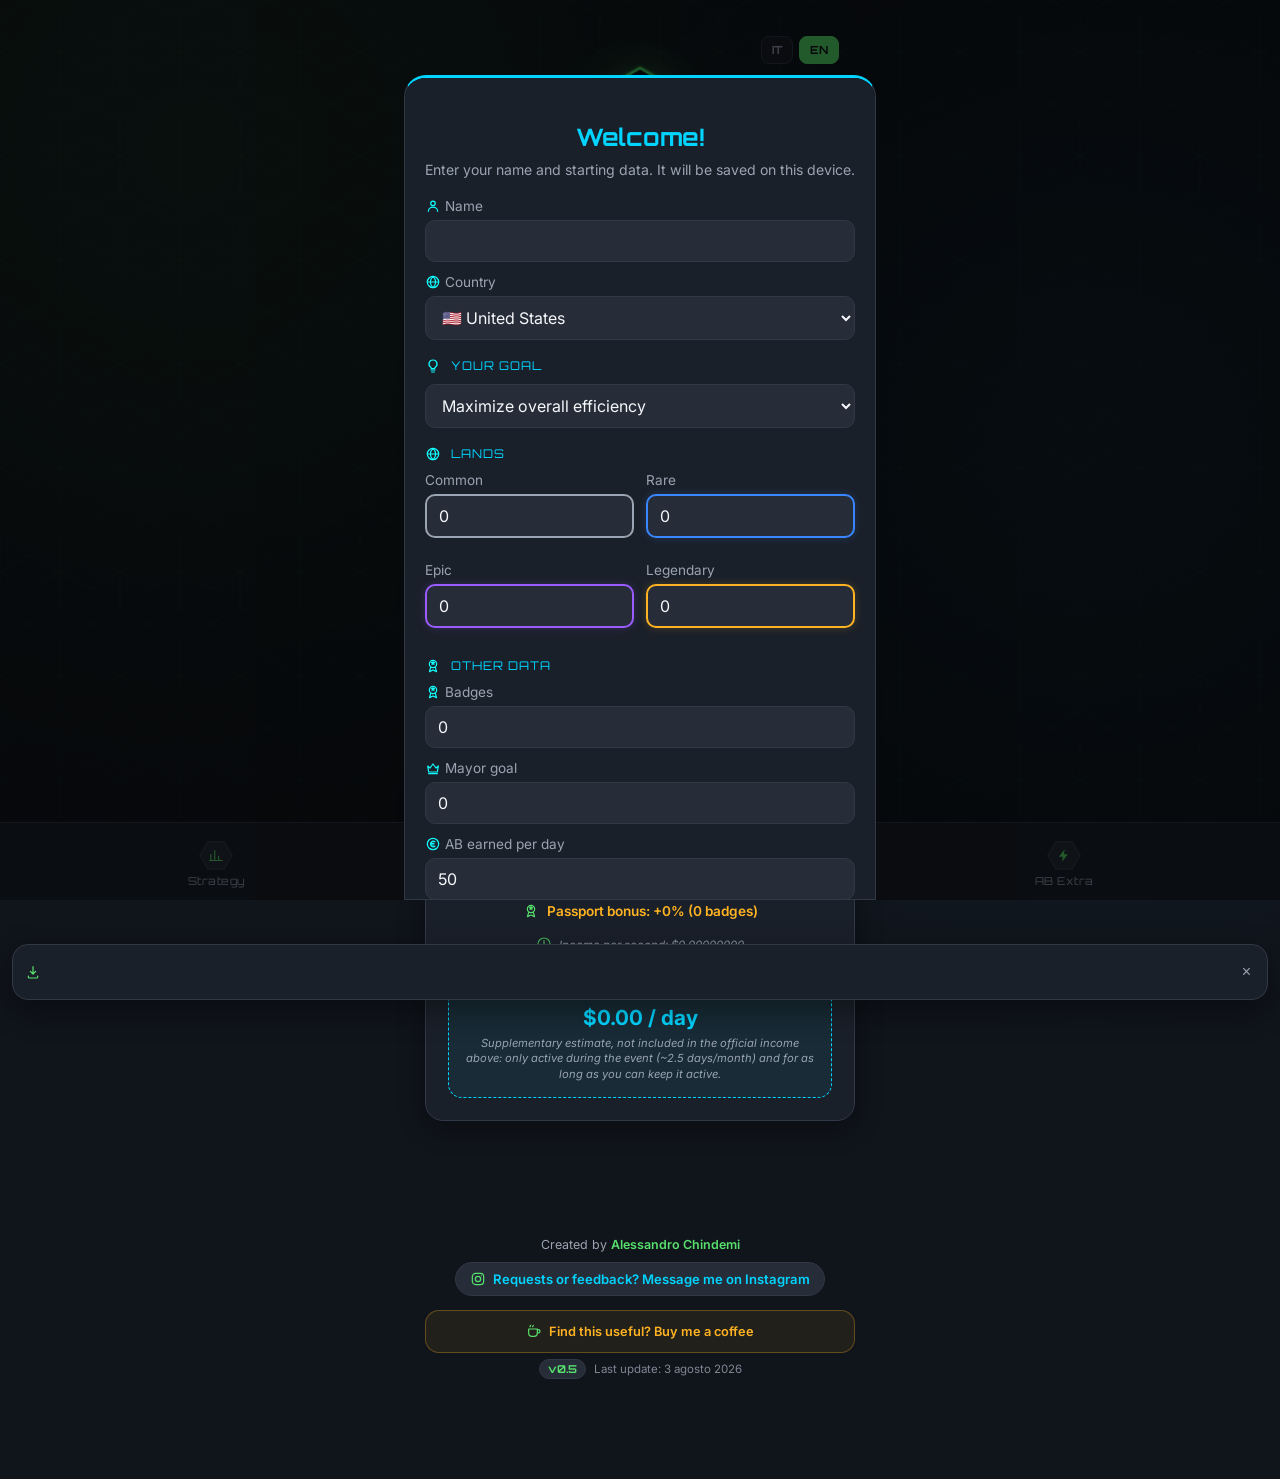
==== index.html @ c9cab09a "Add files via upload" ====
<!DOCTYPE html>
<html lang="it">
<head>
<meta charset="UTF-8">
<meta name="viewport" content="width=device-width, initial-scale=1.0">

<title>AE Companion</title>

<link rel="preconnect" href="https://fonts.googleapis.com">
<link rel="preconnect" href="https://fonts.gstatic.com" crossorigin>
<link href="https://fonts.googleapis.com/css2?family=Orbitron:wght@600;700&family=Inter:wght@400;600;700&display=swap" rel="stylesheet">

<link rel="stylesheet" href="css/design-system.css">
<link rel="stylesheet" href="css/style.css">

<!-- PWA / Home Screen -->
<link rel="manifest" href="manifest.json">
<link rel="apple-touch-icon" href="assets/icons/pwa/apple-touch-icon.png">
<meta name="theme-color" content="#10141B">
<meta name="apple-mobile-web-app-capable" content="yes">
<meta name="apple-mobile-web-app-status-bar-style" content="black-translucent">
<meta name="apple-mobile-web-app-title" content="AE Companion">
</head>

<body>

<div class="hex-bg"></div>

<div class="container">

<div class="tab-view active" id="tab-home">

<header class="hero">

    <div class="lang-switch">
        <button class="lang-btn" data-lang="it" onclick="setLanguage('it')">IT</button>
        <button class="lang-btn" data-lang="en" onclick="setLanguage('en')">EN</button>
    </div>

    <img src="assets/logo.svg"
         alt="AE Companion"
         class="hero-logo">

    <h1 data-i18n="appName">AE Companion</h1>

    <p class="subtitle" data-i18n="tagline">
        Track • Plan • Conquer
    </p>

</header>

<div class="card player-card">

    <button class="share-btn" onclick="shareStatsCard()"><img src="assets/icons/share.svg" class="icon-inline" alt=""></button>

    <button class="edit-btn" onclick="openSettings(false)"><img src="assets/icons/pencil.svg" class="icon-inline" alt=""></button>

    <div class="player-name-row">
        <h2 id="player-name"></h2>
        <span class="pass-badges-row" id="pass-badges-row">
            <img id="badge-mission" class="pass-badge mission" src="assets/icons/mission-badge.svg" alt="" style="display:none;">
            <img id="badge-explorer" class="pass-badge explorer" src="assets/icons/explorer-badge.svg" alt="" style="display:none;">
        </span>
    </div>

    <div class="player-total">
        <span><span class="hex-icon-wrap sm"><img src="assets/icons/lands.svg" alt=""></span> <span data-i18n="lands">Terreni</span></span>
        <span id="parcels"></span>
    </div>

    <hr>

    <div class="rarity-grid">

        <div class="rarity-card common"><span id="common-count"></span></div>

        <div class="rarity-card rare"><span id="rare-count"></span></div>

        <div class="rarity-card epic"><span id="epic-count"></span></div>

        <div class="rarity-card legendary"><span id="legendary-count"></span></div>

    </div>

    <hr>

    <div class="stats-grid">

        <div class="stat-tile"><span class="hex-icon-wrap"><img src="assets/icons/badge.svg" alt=""></span><span id="badges"></span></div>

        <div class="stat-tile"><span class="hex-icon-wrap"><img src="assets/icons/boost.svg" alt=""></span><span id="boost"></span></div>

        <div class="stat-tile"><span class="hex-icon-wrap"><img src="assets/icons/mayor.svg" alt=""></span><span id="mayor"></span></div>

        <div class="stat-tile"><span class="hex-icon-wrap"><img src="assets/icons/exchange.svg" alt=""></span><span id="ab-balance-display"></span></div>

    </div>

</div>
<div class="card">

    <h2><span class="hex-icon-wrap"><img src="assets/icons/income.svg" alt=""></span> <span data-i18n="income">Rendita</span></h2>

    <div class="income-grid">

        <div class="income-box">
            <span class="label" data-i18n="today">OGGI</span>
            <span class="value" id="dailyIncome"></span>
            <span class="value-base" id="dailyIncomeBase"></span>
        </div>

        <div class="income-box">
            <span class="label" data-i18n="month">MESE</span>
            <span class="value" id="monthlyIncome"></span>
            <span class="value-base" id="monthlyIncomeBase"></span>
        </div>

        <div class="income-box">
            <span class="label" data-i18n="year">ANNO</span>
            <span class="value" id="yearlyIncome"></span>
            <span class="value-base" id="yearlyIncomeBase"></span>
        </div>

    </div>


<p class="icon-text-line"><img src="assets/icons/boost.svg" class="icon-inline" alt=""> <span id="boost-info"></span></p>

<p class="icon-text-line"><img src="assets/icons/badge.svg" class="icon-inline" alt=""> <span id="badge-bonus-info"></span></p>

<p class="icon-text-line per-second-line"><img src="assets/icons/clock.svg" class="icon-inline" alt=""> <span id="per-second-income"></span></p>

<div class="srb-info-box">
    <div class="srb-info-title"><img src="assets/icons/rocket.svg" class="icon-inline" alt=""> <span data-i18n="srbBoxTitle">Con il Super Potenziamento attivo (x50)</span></div>
    <div class="srb-info-value" id="srb-estimate"></div>
    <div class="srb-info-note" data-i18n="srbBoxNote">
        Stima supplementare, non inclusa nella rendita ufficiale sopra: attiva solo durante l'evento (~2,5 giorni/mese) e per la durata in cui riesci a mantenerlo attivo.
    </div>
</div>

</div>

</div>

<!-- FINE HOME -->

<!-- NUOVA CARD -->

<div class="tab-view" id="tab-strategy">

<div class="card">

<h2><span class="hex-icon-wrap"><img src="assets/icons/strategy.svg" alt=""></span> <span data-i18n="strategy">Strategia</span></h2>

<div class="strategy-grid">

    <div class="strategy-box">
        <div class="strategy-title" id="strategy-metric-label" data-i18n="landsLabel">Terreni</div>
        <div class="strategy-value" id="landsRemaining"></div>
    </div>

    <div class="strategy-box">
        <div class="strategy-title" data-i18n="costLabel">Costo</div>
        <div class="strategy-value" id="abNeeded"></div>
    </div>

    <div class="strategy-box">
        <div class="strategy-title" data-i18n="abPerDay">AB/giorno</div>
        <div class="strategy-value" id="dailyAB"></div>
    </div>

    <div class="strategy-box">
        <div class="strategy-title" data-i18n="timeLabel">Tempo</div>
        <div class="strategy-value" id="daysRemaining"></div>
    </div>

</div>

<!-- FINE NUOVA CARD -->

<h3 data-i18n="nextGoal">Prossimo obiettivo</h3>

<div class="progress">

<div class="progress-fill" id="progress-fill"></div>

</div>

<p id="progress-text"></p>

<p class="icon-text-line breakpoint-warning" id="breakpoint-warning-line">
    <img src="assets/icons/warning.svg" class="icon-inline" alt="">
    <span id="breakpoint-warning"></span>
</p>

</div>

<!-- CARD ASSISTENTE -->

<div class="card assistant-card">

    <h2><span class="hex-icon-wrap"><img src="assets/icons/chat.svg" alt=""></span> <span data-i18n="assistantTitle">Assistente</span></h2>

    <p class="assistant-disclaimer" data-i18n="assistantDisclaimer">
        Riconosce il tipo di domanda e risponde con calcoli reali sui tuoi dati — non è un'AI generica.
    </p>

    <div class="chat-messages" id="assistant-messages"></div>

    <div class="assistant-suggestions">
        <button onclick="askAssistantSuggestion(t('suggestionBuy'))" data-i18n="suggestionBuy">Cosa conviene comprare?</button>
        <button onclick="askAssistantSuggestion(t('suggestionGoal'))" data-i18n="suggestionGoal">Quanto manca al mio obiettivo?</button>
        <button onclick="askAssistantSuggestion(t('suggestionIncome'))" data-i18n="suggestionIncome">Quanto guadagno?</button>
    </div>

    <div class="chat-input-row">
        <input type="text" id="assistant-input" onkeydown="handleAssistantKeydown(event)" data-i18n-placeholder="assistantPlaceholder" placeholder="Scrivi una domanda...">
        <button class="chat-send-btn" onclick="sendAssistantMessage()" data-i18n="send">Invia</button>
    </div>

</div>

</div>

<!-- FINE STRATEGIA -->

<!-- CARD COME GUADAGNARE PIÙ AB -->

<div class="tab-view" id="tab-tips">

<div class="card">

<h2><span class="hex-icon-wrap"><img src="assets/icons/boost.svg" alt=""></span> <span data-i18n="abTipsTitle">Come guadagnare più AB</span></h2>

<p class="ab-tips-disclaimer" data-i18n="abTipsDisclaimer">
    Valori indicativi basati sull'esperienza della community, non dati ufficiali: possono variare.
</p>

<ul class="advice-list" id="ab-tips-list"></ul>

</div>

</div>

<!-- FINE CONSIGLI -->

</div>

<!-- ======================================
     NAVIGAZIONE IN BASSO
====================================== -->

<nav class="bottom-nav" id="bottom-nav">

    <button class="nav-btn" data-tab="strategy" onclick="switchTab('strategy')">
        <span class="hex-icon-wrap nav-hex"><img src="assets/icons/strategy.svg" alt=""></span>
        <span data-i18n="navStrategy">Strategia</span>
    </button>

    <button class="nav-btn active" data-tab="home" onclick="switchTab('home')">
        <span class="hex-icon-wrap nav-hex"><img src="assets/icons/home.svg" alt=""></span>
        <span data-i18n="navHome">Home</span>
    </button>

    <button class="nav-btn" data-tab="tips" onclick="switchTab('tips')">
        <span class="hex-icon-wrap nav-hex"><img src="assets/icons/boost.svg" alt=""></span>
        <span data-i18n="navTips">Extra AB</span>
    </button>

</nav>

<!-- ======================================
     PANNELLO IMPOSTAZIONI
====================================== -->

<div class="settings-overlay" id="settings-overlay">

    <div class="settings-panel">

        <h2 id="settings-title">Modifica dati</h2>

        <p id="settings-intro" class="settings-intro" data-i18n="settingsIntro">
            Inserisci il tuo nome e i tuoi dati di partenza. Resteranno salvati su questo dispositivo.
        </p>

        <label class="settings-field"><span class="field-label-row"><img src="assets/icons/player.svg" class="icon-inline" alt=""><span data-i18n="nameLabel">Nome</span></span>
            <input type="text" id="name-input" maxlength="24">
        </label>

        <label class="settings-field"><span class="field-label-row"><img src="assets/icons/lands.svg" class="icon-inline" alt=""><span data-i18n="countryLabel">Paese</span></span>
            <select id="country-input" onchange="setCountryGroup(this.value)"></select>
        </label>

        <div class="settings-section"><img src="assets/icons/idea.svg" class="icon-inline" alt=""><span data-i18n="sectionGoal">Il tuo obiettivo</span></div>

        <label class="settings-field goal-select-field">
            <select id="goal-input" onchange="onGoalTypeChange()">
                <option value="efficiency" data-i18n="goalEfficiency">Massimizzare l'efficienza generale</option>
                <option value="income" data-i18n="goalIncome">Raggiungere una rendita specifica</option>
                <option value="lands" data-i18n="goalLands">Raggiungere un numero di terreni</option>
                <option value="mayor" data-i18n="goalMayor">Diventare mayor di una città</option>
            </select>
        </label>

        <div id="goal-income-fields" class="goal-conditional-fields">

            <label class="settings-field"><span class="field-label-row"><img src="assets/icons/income.svg" class="icon-inline" alt=""><span data-i18n="goalIncomeTargetLabel">Rendita giornaliera obiettivo</span></span>
                <input type="number" id="goal-income-target-input" min="0" step="0.01">
            </label>

            <label class="goal-checkbox-field">
                <input type="checkbox" id="goal-income-boosted-input">
                <span data-i18n="goalIncomeBoostedLabel">Includi il boost pubblicità nel calcolo</span>
            </label>

        </div>

        <div id="goal-lands-fields" class="goal-conditional-fields">

            <label class="settings-field"><span class="field-label-row"><img src="assets/icons/lands.svg" class="icon-inline" alt=""><span data-i18n="goalLandsTargetLabel">Numero di terreni obiettivo</span></span>
                <input type="number" id="goal-lands-target-input" min="0">
            </label>

        </div>

        <div class="settings-section"><img src="assets/icons/lands.svg" class="icon-inline" alt=""><span data-i18n="sectionLands">Terreni</span></div>

        <div class="settings-grid">

            <label class="rarity-input-field common">Common
                <input type="number" id="common-input" min="0">
            </label>

            <label class="rarity-input-field rare">Rare
                <input type="number" id="rare-input" min="0">
            </label>

            <label class="rarity-input-field epic">Epic
                <input type="number" id="epic-input" min="0">
            </label>

            <label class="rarity-input-field legendary">Legendary
                <input type="number" id="legendary-input" min="0">
            </label>

        </div>

        <div class="settings-section"><img src="assets/icons/badge.svg" class="icon-inline" alt=""><span data-i18n="sectionOther">Altri dati</span></div>

        <label class="settings-field"><span class="field-label-row"><img src="assets/icons/badge.svg" class="icon-inline" alt=""><span data-i18n="badgeLabel">Badge</span></span>
            <input type="number" id="badges-input" min="0">
        </label>

        <label class="settings-field"><span class="field-label-row"><img src="assets/icons/mayor.svg" class="icon-inline" alt=""><span data-i18n="mayorTargetLabel">Obiettivo Mayor</span></span>
            <input type="number" id="mayorTarget-input" min="0">
        </label>

        <label class="settings-field"><span class="field-label-row"><img src="assets/icons/income.svg" class="icon-inline" alt=""><span data-i18n="dailyABLabel">AB guadagnati al giorno</span></span>
            <input type="number" id="dailyAB-input" min="0">
        </label>

        <label class="settings-field"><span class="field-label-row"><img src="assets/icons/exchange.svg" class="icon-inline" alt=""><span data-i18n="abBalanceLabel">AB disponibili ora (gruzzolo)</span></span>
            <input type="number" id="ab-balance-input" min="0">
        </label>

        <div class="settings-section"><img src="assets/icons/star.svg" class="icon-inline" alt=""><span data-i18n="sectionPasses">I tuoi pass attivi</span></div>

        <label class="goal-checkbox-field">
            <input type="checkbox" id="explorer-pass-input">
            <img src="assets/icons/star.svg" class="icon-inline" alt=""><span data-i18n="explorerPassLabel">Pass Esploratore (Atlas Explorer Club)</span>
        </label>

        <label class="goal-checkbox-field">
            <input type="checkbox" id="mission-pass-input">
            <img src="assets/icons/star.svg" class="icon-inline" alt=""><span data-i18n="missionPassLabel">Mission Pass (sfide mensili)</span>
        </label>

        <div class="settings-actions">
            <button class="btn-cancel" id="settings-cancel" onclick="closeSettings()" data-i18n="cancel">Annulla</button>
            <button class="btn-save" onclick="saveSettings()" data-i18n="save">Salva</button>
        </div>

    </div>

</div>

<footer class="app-footer">
    <span data-i18n="createdBy">Creato da</span> <strong>Alessandro Chindemi</strong>

    <a class="footer-ig" href="https://www.instagram.com/alexandrus_94/" target="_blank" rel="noopener">
        <img src="assets/icons/instagram.svg" class="icon-inline" alt="">
        <span data-i18n="igCta">Richieste o consigli? Scrivimi su Instagram</span>
    </a>

    <div class="footer-support">

        <a class="support-box coffee" href="https://buymeacoffee.com/alessandrok5" target="_blank" rel="noopener">
            <img src="assets/icons/coffee.svg" class="icon-inline" alt="">
            <span data-i18n="coffeeCta">Ti è utile? Offrimi un caffè</span>
        </a>

    </div>

    <div class="footer-meta">
        <span class="version-badge">v0.5</span>
        <span class="footer-update"><span data-i18n="lastUpdate">Ultimo aggiornamento</span>: 3 agosto 2026</span>
    </div>
</footer>

<!-- ======================================
     BANNER AGGIUNGI ALLA HOME
====================================== -->

<div class="install-banner" id="install-banner">

    <img src="assets/icons/download.svg" class="icon-inline" alt="">

    <span id="install-banner-text"></span>

    <button id="install-banner-action" class="install-banner-action" data-i18n="installAction">Installa</button>

    <button class="install-banner-close" onclick="dismissInstallBanner()">&times;</button>

</div>

<script src="js/config.js"></script>
<script src="js/i18n.js"></script>
<script src="js/countries.js"></script>
<script src="js/player.js"></script>
<script src="js/storage.js"></script>
<script src="js/playerEngine.js"></script>
<script src="js/strategy.js"></script>
<script src="js/calculator.js"></script>
<script src="js/income.js"></script>
<script src="js/advice.js"></script>
<script src="js/assistant.js"></script>
<script src="js/abtips.js"></script>
<script src="js/sharecard.js"></script>
<script src="js/components.js"></script>
<script src="js/ui.js"></script>
<script src="js/settings.js"></script>
<script src="js/install-banner.js"></script>
<script src="js/navigation.js"></script>
<script src="js/app.js"></script>

<!-- Analytics (GoatCounter) -->
<script data-goatcounter="https://alessandrochindemi94.goatcounter.com/count" async src="//gc.zgo.at/count.js"></script>

</body>
</html>
---- css/design-system.css ----
/* ======================================
   AE Companion — Design System
   Basato sul kit grafico ufficiale
====================================== */

:root{

    --bg:#10141B;
    --card:#1A202A;
    --card-2:#262D38;
    --border:#313846;

    --text:#F5F7FA;
    --text-2:#9AA4B2;

    --green:#45C256;
    --green-glow:#58E06D;
    --blue-rare:#3A86FF;
    --purple-epic:#9B5CFF;
    --gold-legend:#FFB322;
    --cyan-info:#00D4FF;

    --radius:18px;
    --radius-sm:12px;

    --font-title:"Orbitron", -apple-system, sans-serif;
    --font-body:"Inter", -apple-system, sans-serif;

}

/* ==============================
   BACKGROUND — pattern esagonale
============================== */

body{

    margin:0;
    background-color:var(--bg);
    background-image:
        radial-gradient(circle at 15% 10%, rgba(69,194,86,.10), transparent 40%),
        radial-gradient(circle at 85% 30%, rgba(0,212,255,.06), transparent 40%);
    color:var(--text);
    font-family:var(--font-body);

}

.hex-bg{

    position:fixed;
    inset:0;
    z-index:-1;
    opacity:.5;
    background-image:
        url("data:image/svg+xml;utf8,<svg xmlns='http://www.w3.org/2000/svg' width='60' height='104' viewBox='0 0 60 104'><polygon points='30,0 60,17 60,52 30,69 0,52 0,17' fill='none' stroke='rgba(88,224,109,0.07)' stroke-width='1'/><polygon points='30,35 60,52 60,87 30,104 0,87 0,52' fill='none' stroke='rgba(88,224,109,0.07)' stroke-width='1'/></svg>");
    background-size:60px 104px;

}

/* ==============================
   HEADINGS
============================== */

h1,h2,h3{
    font-family:var(--font-title);
    color:var(--text);
}

p{ color:var(--text-2); }

/* ==============================
   HERO
============================== */

.hero{
    text-align:center;
    padding:44px 20px 32px;
    position:relative;
}

.lang-switch{
    position:absolute;
    top:16px;
    right:16px;
    display:flex;
    gap:6px;
}

.lang-btn{
    background:var(--card);
    border:1px solid var(--border);
    color:var(--text-2);
    font-family:var(--font-title);
    font-size:.7rem;
    font-weight:700;
    padding:6px 10px;
    border-radius:8px;
}

.lang-btn.active{
    color:var(--bg);
    background:var(--green-glow);
    border-color:var(--green-glow);
}

.hero-logo{
    width:84px;
    margin-bottom:16px;
    filter:drop-shadow(0 0 18px rgba(88,224,109,.35));
}

.hero h1{
    font-size:30px;
    margin:0;
    font-weight:700;
    letter-spacing:1px;
    background:linear-gradient(90deg,var(--green-glow),var(--cyan-info));
    -webkit-background-clip:text;
    background-clip:text;
    color:transparent;
}

.subtitle{
    margin-top:8px;
    color:var(--text-2);
    letter-spacing:3px;
    text-transform:uppercase;
    font-size:12px;
    font-family:var(--font-title);
}

/* ==============================
   CARD
============================== */

.card{
    background:var(--card);
    border:1px solid var(--border);
    border-radius:var(--radius);
    padding:22px;
    margin-bottom:18px;
    box-shadow:0 8px 26px rgba(0,0,0,.35);
    transition:.25s;
}

.card:hover{
    border-color:var(--green);
    box-shadow:0 0 20px rgba(69,194,86,.15);
}
---- css/style.css ----
/* ======================================
   AE Companion — Componenti UI
====================================== */

.container{
    max-width:430px;
    margin:0 auto;
    padding:20px;
}

.icon{
    width:18px;
    height:18px;
    vertical-align:-4px;
    margin-right:6px;
}

.icon-inline{
    width:16px;
    height:16px;
    vertical-align:-3px;
    margin-right:4px;
    flex-shrink:0;
}

/* ==============================
   CORNICE ESAGONALE (icone prominenti)
============================== */

.hex-icon-wrap{
    position:relative;
    display:inline-flex;
    align-items:center;
    justify-content:center;
    width:32px;
    height:28px;
    clip-path: polygon(25% 0%, 75% 0%, 100% 50%, 75% 100%, 25% 100%, 0% 50%);
    background:var(--green-glow);
    vertical-align:middle;
    flex-shrink:0;
}

.hex-icon-wrap::before{
    content:"";
    position:absolute;
    inset:2px;
    clip-path: polygon(25% 0%, 75% 0%, 100% 50%, 75% 100%, 25% 100%, 0% 50%);
    background:var(--card-2);
}

.hex-icon-wrap img{
    position:relative;
    z-index:1;
    width:55%;
    height:55%;
}

.hex-icon-wrap.sm{
    width:22px;
    height:19px;
}

.hex-icon-wrap.sm::before{
    inset:1.5px;
}

/* ==============================
   PLAYER CARD
============================== */

.player-card{ text-align:center; }

.player-card h2{
    font-size:1.35rem;
    margin-bottom:16px;
}

.player-name-row{
    display:flex;
    align-items:center;
    justify-content:center;
    gap:10px;
    margin-bottom:16px;
}

.player-name-row h2{
    margin-bottom:0;
}

.pass-badges-row{
    display:flex;
    align-items:center;
    gap:6px;
}

.pass-badge{
    width:28px;
    height:auto;
    flex-shrink:0;
}

.pass-badge.explorer{
    filter: drop-shadow(0 0 4px rgba(155,92,255,.5));
}

.pass-badge.mission{
    filter: drop-shadow(0 0 4px rgba(58,134,255,.5));
}

.player-total{
    display:flex;
    justify-content:space-between;
    align-items:center;
    font-size:1.1rem;
    font-weight:700;
}

.player-card hr{
    border:none;
    border-top:1px solid var(--border);
    margin:16px 0;
}

.rarity-grid{
    display:grid;
    grid-template-columns:repeat(2,1fr);
    gap:12px;
}

.rarity-card{
    border-radius:var(--radius-sm);
    padding:12px;
    text-align:center;
    font-weight:700;
    font-size:1.1rem;
    border:2px solid var(--border);
    transition:.2s;
}

.rarity-card.common{
    background:var(--card-2);
    border-color:var(--text-2);
}

.rarity-card.rare{
    background:rgba(58,134,255,.14);
    border-color:var(--blue-rare);
    box-shadow:0 0 12px rgba(58,134,255,.2);
}

.rarity-card.epic{
    background:rgba(155,92,255,.14);
    border-color:var(--purple-epic);
    box-shadow:0 0 12px rgba(155,92,255,.2);
}

.rarity-card.legendary{
    background:rgba(255,179,34,.14);
    border-color:var(--gold-legend);
    box-shadow:0 0 12px rgba(255,179,34,.2);
}

.stats-grid{
    display:grid;
    grid-template-columns:repeat(4,1fr);
    gap:8px;
}

.stat-tile{
    background:var(--card-2);
    border-radius:var(--radius-sm);
    padding:12px 4px;
    text-align:center;
    font-weight:700;
    font-size:.92rem;
    display:flex;
    flex-direction:column;
    align-items:center;
    gap:6px;
}

.stats-grid div{
    background:var(--card-2);
    border-radius:var(--radius-sm);
    padding:12px;
    text-align:center;
    font-weight:700;
}

/* ==============================
   RENDITA
============================== */

.income-grid{
    display:grid;
    grid-template-columns:repeat(3,1fr);
    gap:12px;
    margin-top:18px;
}

.income-box{
    background:var(--card-2);
    border-radius:14px;
    padding:16px;
    text-align:center;
}

.label{
    display:block;
    color:var(--text-2);
    font-size:11px;
    margin-bottom:8px;
    letter-spacing:1px;
    font-family:var(--font-title);
}

.value{
    color:var(--green-glow);
    font-size:20px;
    font-weight:700;
}

.value-base{
    display:block;
    color:var(--text-2);
    font-size:11px;
    font-weight:500;
    margin-top:4px;
}

.icon-text-line{
    text-align:center;
    margin-top:16px;
}

.breakpoint-warning{
    display:none;
    color:var(--gold-legend);
    font-size:.78rem;
    font-weight:600;
    line-height:1.4;
    padding:10px 12px;
    background:rgba(255,179,34,.08);
    border-radius:10px;
}

.breakpoint-warning.visible{
    display:block;
}

#boost-info{
    color:var(--green-glow);
    font-weight:600;
}

.icon-text-line + .icon-text-line{
    margin-top:6px;
}

#badge-bonus-info{
    color:var(--gold-legend);
    font-weight:600;
    font-size:.85rem;
}

.per-second-line{
    color:var(--text-2);
    font-size:.72rem;
    font-style:italic;
    opacity:.85;
}

.per-second-line .icon-inline{
    opacity:.85;
}

/* ==============================
   ASSISTENTE / CHAT
============================== */

.assistant-disclaimer{
    color:var(--text-2);
    font-size:.75rem;
    font-style:italic;
    line-height:1.4;
    margin:-4px 0 14px;
}

.chat-messages{
    display:flex;
    flex-direction:column;
    gap:10px;
    max-height:260px;
    min-height:80px;
    overflow-y:auto;
    padding:4px 2px;
    margin-bottom:12px;
}

.chat-bubble{
    max-width:82%;
    padding:10px 13px;
    border-radius:14px;
    font-size:.87rem;
    line-height:1.4;
}

.chat-bubble.bot{
    align-self:flex-start;
    background:var(--card-2);
    color:var(--text);
    border-bottom-left-radius:4px;
}

.chat-bubble.user{
    align-self:flex-end;
    background:var(--green);
    color:#0d1117;
    font-weight:600;
    border-bottom-right-radius:4px;
}

.assistant-suggestions{
    display:flex;
    flex-wrap:wrap;
    gap:8px;
    margin-bottom:12px;
}

.assistant-suggestions button{
    background:var(--card-2);
    border:1px solid var(--border);
    color:var(--text-2);
    font-size:.76rem;
    padding:7px 12px;
    border-radius:999px;
}

.assistant-suggestions button:active{
    border-color:var(--green-glow);
    color:var(--green-glow);
}

.chat-input-row{
    display:flex;
    gap:8px;
}

.chat-input-row input{
    flex:1;
    background:var(--card-2);
    border:1px solid var(--border);
    border-radius:10px;
    padding:10px 12px;
    color:var(--text);
    font-size:.95rem;
    font-family:var(--font-body);
}

.chat-input-row input:focus{
    outline:none;
    border-color:var(--green);
}

.chat-send-btn{
    background:var(--green);
    color:#0d1117;
    border:none;
    border-radius:10px;
    padding:0 18px;
    font-weight:700;
    font-size:.9rem;
}

/* ==============================
   BOX SUPPLEMENTARE SRB
============================== */

.srb-info-box{
    margin-top:16px;
    padding:14px;
    border:1px dashed var(--cyan-info);
    border-radius:14px;
    background:rgba(0,212,255,.06);
    text-align:center;
}

.srb-info-title{
    color:var(--cyan-info);
    font-weight:700;
    font-size:.85rem;
    margin-bottom:6px;
}

.srb-info-value{
    color:var(--cyan-info);
    font-size:1.3rem;
    font-weight:700;
    margin-bottom:6px;
}

.srb-info-note{
    color:var(--text-2);
    font-size:.7rem;
    line-height:1.4;
    font-style:italic;
}

/* ==============================
   STRATEGIA
============================== */

.strategy-grid{
    display:grid;
    grid-template-columns:repeat(2,1fr);
    gap:14px;
    margin-top:18px;
}

.strategy-box{
    background:var(--card-2);
    border-radius:14px;
    padding:16px;
    text-align:center;
}

.strategy-title{
    color:var(--text-2);
    font-size:.82rem;
    margin-bottom:8px;
    font-family:var(--font-title);
    text-transform:uppercase;
    letter-spacing:.5px;
}

.strategy-value{
    color:var(--green-glow);
    font-size:1.3rem;
    font-weight:700;
}

/* ==============================
   PROGRESS BAR
============================== */

.progress{
    width:100%;
    height:14px;
    background:var(--card-2);
    border-radius:999px;
    overflow:hidden;
    border:1px solid var(--border);
}

.progress-fill{
    height:100%;
    width:0%;
    border-radius:999px;
    background:linear-gradient(90deg,var(--green),var(--green-glow));
    box-shadow:0 0 10px rgba(88,224,109,.5);
    transition:.6s ease, background .3s ease, box-shadow .3s ease;
}

.progress-fill.warning{
    background:linear-gradient(90deg,var(--gold-legend),#FFCF5C);
    box-shadow:0 0 10px rgba(255,179,34,.6);
}

#progress-text{
    text-align:center;
    margin-top:10px;
    color:var(--text-2);
    font-size:14px;
}

/* ==============================
   PULSANTE MODIFICA
============================== */

.player-card{
    position:relative;
}

.edit-btn{
    position:absolute;
    top:18px;
    right:18px;
    background:var(--card-2);
    border:1px solid var(--border);
    border-radius:10px;
    width:36px;
    height:36px;
    font-size:16px;
    cursor:pointer;
}

.share-btn{
    position:absolute;
    top:18px;
    left:18px;
    background:var(--card-2);
    border:1px solid var(--border);
    border-radius:10px;
    width:36px;
    height:36px;
    display:flex;
    align-items:center;
    justify-content:center;
    cursor:pointer;
}

.share-btn .icon-inline{
    margin:0;
}

.edit-btn:active{
    background:var(--border);
}

/* ==============================
   PANNELLO IMPOSTAZIONI
============================== */

.settings-overlay{
    position:fixed;
    inset:0;
    background:rgba(0,0,0,.6);
    display:none;
    align-items:flex-end;
    justify-content:center;
    z-index:300;
}

.settings-overlay.open{
    display:flex;
}

.settings-panel{
    background:var(--card);
    border:1px solid var(--border);
    border-top:3px solid var(--cyan-info);
    border-radius:22px 22px 0 0;
    padding:24px 20px 32px;
    width:100%;
    max-width:430px;
    max-height:85vh;
    overflow-y:auto;
}

.settings-panel h2{
    text-align:center;
    margin-bottom:8px;
    color:var(--cyan-info);
}

.settings-section{
    display:flex;
    align-items:center;
    gap:6px;
    color:var(--cyan-info);
    font-family:var(--font-title);
    font-size:.75rem;
    text-transform:uppercase;
    letter-spacing:1px;
    margin:18px 0 10px;
}

/* Le icone dentro il pannello vengono ricolorate in ciano
   (invece del verde standard del sito) per segnalare che
   si è in modalità "modifica" */
.settings-panel img.icon-inline{
    filter: hue-rotate(70deg) saturate(1.6) brightness(1.15);
}

.settings-grid{
    display:grid;
    grid-template-columns:1fr 1fr;
    gap:12px;
}

.settings-grid label,
.settings-field{
    display:flex;
    flex-direction:column;
    gap:6px;
    font-size:.85rem;
    color:var(--text-2);
    margin-bottom:12px;
}

.field-label-row{
    display:flex;
    align-items:center;
}

.settings-panel input,
.settings-panel select{
    background:var(--card-2);
    border:1px solid var(--border);
    border-radius:10px;
    padding:10px 12px;
    color:var(--text);
    font-size:1rem;
    font-family:var(--font-body);
    width:100%;
    box-sizing:border-box;
}

.settings-panel input:focus,
.settings-panel select:focus{
    outline:none;
    border-color:var(--cyan-info);
}

/* ==============================
   CAMPI RARITÀ (stessa logica delle card nella dashboard)
============================== */

.rarity-input-field input{
    border-width:2px !important;
}

.rarity-input-field.common input{ border-color:var(--text-2) !important; }

.rarity-input-field.rare input{
    border-color:var(--blue-rare) !important;
    box-shadow:0 0 8px rgba(58,134,255,.2);
}

.rarity-input-field.epic input{
    border-color:var(--purple-epic) !important;
    box-shadow:0 0 8px rgba(155,92,255,.2);
}

.rarity-input-field.legendary input{
    border-color:var(--gold-legend) !important;
    box-shadow:0 0 8px rgba(255,179,34,.2);
}

/* ==============================
   OBIETTIVO (GOAL)
============================== */

.goal-conditional-fields{
    display:none;
    flex-direction:column;
    gap:12px;
    margin-top:12px;
    padding:12px;
    background:var(--card-2);
    border-radius:12px;
    border:1px solid var(--border);
}

.goal-conditional-fields.visible{
    display:flex;
}

.goal-checkbox-field{
    display:flex;
    align-items:center;
    gap:8px;
    font-size:.85rem;
    color:var(--text-2);
}

.goal-checkbox-field input{
    width:auto;
    accent-color:var(--green);
}

.settings-actions{
    display:flex;
    gap:12px;
    margin-top:20px;
}

.settings-actions button{
    flex:1;
    border:none;
    border-radius:12px;
    padding:14px;
    font-size:1rem;
    font-weight:700;
    font-family:var(--font-body);
}

.btn-cancel{
    background:var(--card-2);
    color:var(--text-2);
}

.btn-save{
    background:var(--green);
    color:#0d1117;
}

/* ==============================
   CONSIGLI
============================== */

.advice-list{
    list-style:none;
    margin:0;
    padding:0;
    display:flex;
    flex-direction:column;
    gap:12px;
}

.advice-list li{
    background:var(--card-2);
    border-left:3px solid var(--green-glow);
    border-radius:10px;
    padding:12px 14px;
    font-size:.92rem;
    line-height:1.4;
    color:var(--text);
    text-align:left;
    display:flex;
    align-items:flex-start;
    gap:8px;
}

.advice-list li .tip-icon{
    margin:3px 0 0;
    width:16px;
    height:16px;
}

.ab-tips-disclaimer{
    font-size:.75rem;
    color:var(--text-2);
    font-style:italic;
    margin:-4px 0 14px;
    line-height:1.4;
}

/* ==============================
   ONBOARDING INTRO
============================== */

.settings-intro{
    text-align:center;
    color:var(--text-2);
    font-size:.88rem;
    margin:0 0 18px;
    line-height:1.4;
}

/* ==============================
   BANNER AGGIUNGI ALLA HOME
============================== */

.install-banner{
    position:fixed;
    left:12px;
    right:12px;
    bottom:-100px;
    background:var(--card);
    border:1px solid var(--border);
    border-radius:16px;
    padding:14px 12px;
    display:flex;
    align-items:center;
    gap:10px;
    box-shadow:0 10px 30px rgba(0,0,0,.4);
    z-index:200;
    transition:bottom .35s ease;
}

.install-banner.show{
    bottom:76px;
}

.install-banner-icon{
    font-size:20px;
    flex-shrink:0;
}

#install-banner-text{
    flex:1;
    font-size:.82rem;
    color:var(--text);
    line-height:1.35;
}

.install-banner-action{
    display:none;
    background:var(--green);
    color:#0d1117;
    border:none;
    border-radius:10px;
    padding:8px 12px;
    font-weight:700;
    font-size:.8rem;
    flex-shrink:0;
}

.install-banner-close{
    background:none;
    border:none;
    color:var(--text-2);
    font-size:16px;
    padding:4px;
    flex-shrink:0;
}

/* ==============================
   FOOTER
============================== */

.app-footer{
    max-width:430px;
    margin:8px auto 100px;
    padding:0 20px;
    text-align:center;
    font-size:.78rem;
    color:var(--text-2);
}

.app-footer strong{
    color:var(--green-glow);
    font-weight:600;
}

.footer-ig{
    display:inline-block;
    margin-top:10px;
    color:var(--cyan-info);
    text-decoration:none;
    font-size:.82rem;
    font-weight:600;
    border:1px solid var(--border);
    background:var(--card-2);
    padding:8px 14px;
    border-radius:999px;
}

.footer-ig:active{
    background:var(--border);
}

/* ==============================
   REFERRAL / SUPPORT BOX
============================== */

.footer-support{
    margin-top:14px;
    display:flex;
    flex-direction:column;
    gap:10px;
}

.support-box{
    display:block;
    text-decoration:none;
    font-size:.8rem;
    font-weight:600;
    line-height:1.4;
    padding:12px 14px;
    border-radius:14px;
    border:1px solid var(--border);
}

.support-box.coffee{
    color:var(--gold-legend);
    background:rgba(255,179,34,.08);
    border-color:rgba(255,179,34,.3);
}

.support-box:active{
    filter:brightness(1.15);
}

.footer-update{
    font-size:.72rem;
    color:var(--text-2);
    opacity:.8;
}

/* ==============================
   NAVIGAZIONE A TAB
============================== */

.tab-view{
    display:none;
}

.tab-view.active{
    display:block;
}

.container{
    padding-bottom:90px;
}

.bottom-nav{
    position:fixed;
    left:0;
    right:0;
    bottom:0;
    display:flex;
    background:var(--card);
    border-top:1px solid var(--border);
    padding:12px 4px calc(8px + env(safe-area-inset-bottom));
    z-index:150;
}

.nav-btn{
    flex:1;
    background:none;
    border:none;
    display:flex;
    flex-direction:column;
    align-items:center;
    gap:4px;
    padding:6px 2px 4px;
    color:var(--text-2);
    font-family:var(--font-title);
    font-size:.68rem;
    letter-spacing:.5px;
}

.hex-icon-wrap.nav-hex{
    width:34px;
    height:29px;
    transition:transform .25s cubic-bezier(.34,1.56,.64,1);
}

.nav-btn .hex-icon-wrap{
    background:var(--border);
}

.nav-btn.active{
    color:var(--green-glow);
}

.nav-btn.active .hex-icon-wrap{
    background:var(--green-glow);
}

.nav-btn.active .hex-icon-wrap.nav-hex{
    transform:scale(1.3) translateY(-3px);
}

.footer-meta{
    margin-top:6px;
    display:flex;
    align-items:center;
    justify-content:center;
    gap:8px;
}

.version-badge{
    background:var(--card-2);
    border:1px solid var(--border);
    color:var(--green-glow);
    font-size:.68rem;
    font-weight:700;
    font-family:var(--font-title);
    padding:2px 8px;
    border-radius:999px;
}
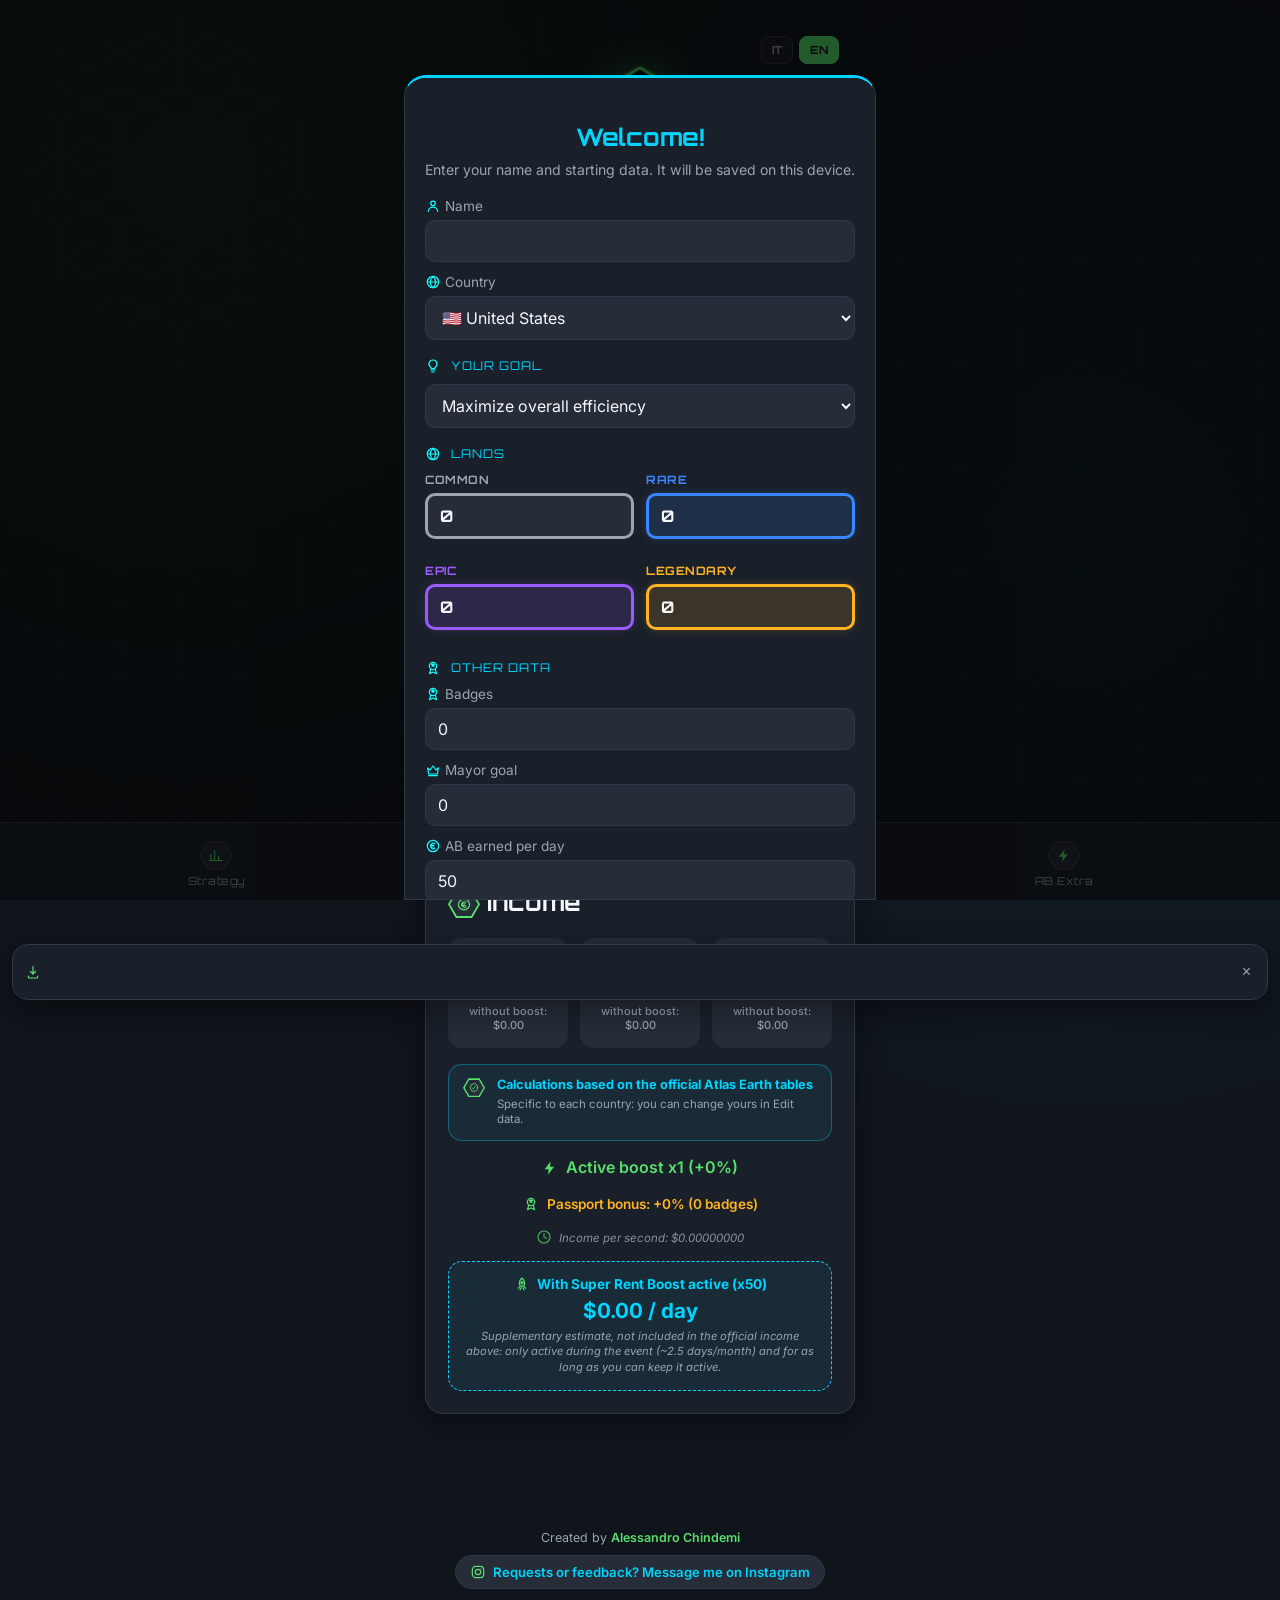
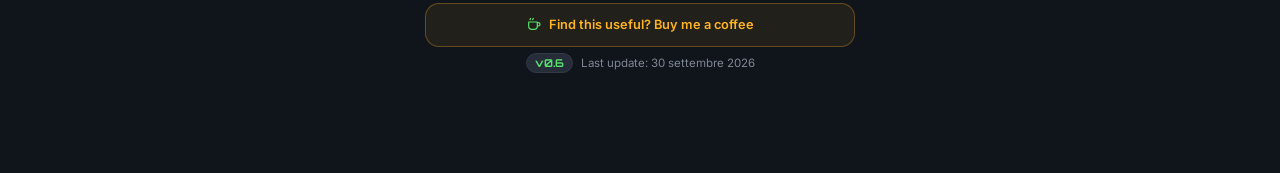
==== commit ee4d1dc0: "Add files via upload" ====
--- a/index.html
+++ b/index.html
@@ -49,6 +49,30 @@
 
 </header>
 
+<!-- FUNZIONALITÀ STRATEGICHE -->
+<section class="feature-strip">
+
+    <button type="button" class="feature-tile" onclick="switchTab('strategy')">
+        <span class="hex-icon-wrap feature-hex"><img src="assets/icons/chat.svg" alt=""></span>
+        <span class="feature-title" data-i18n="featureAssistantTitle">Assistente</span>
+        <span class="feature-sub" data-i18n="featureAssistantSub">Calcoli reali</span>
+    </button>
+
+    <button type="button" class="feature-tile" onclick="switchTab('strategy')">
+        <span class="hex-icon-wrap feature-hex"><img src="assets/icons/idea.svg" alt=""></span>
+        <span class="feature-title" data-i18n="featureAdviceTitle">Consigli</span>
+        <span class="feature-sub" data-i18n="featureAdviceSub">Sui tuoi dati</span>
+    </button>
+
+    <button type="button" class="feature-tile" onclick="switchTab('tips')">
+        <span class="hex-icon-wrap feature-hex"><img src="assets/icons/boost.svg" alt=""></span>
+        <span class="feature-title" data-i18n="featureTipsTitle">Tips AB</span>
+        <span class="feature-sub" data-i18n="featureTipsSub">Sempre aggiornati</span>
+    </button>
+
+</section>
+
+
 <div class="card player-card">
 
     <button class="share-btn" onclick="shareStatsCard()"><img src="assets/icons/share.svg" class="icon-inline" alt=""></button>
@@ -57,7 +81,7 @@
 
     <div class="player-name-row">
         <h2 id="player-name"></h2>
-        <span class="pass-badges-row" id="pass-badges-row">
+        <span class="pass-badges-row" id="pass-badges-row" style="display:none;">
             <img id="badge-mission" class="pass-badge mission" src="assets/icons/mission-badge.svg" alt="" style="display:none;">
             <img id="badge-explorer" class="pass-badge explorer" src="assets/icons/explorer-badge.svg" alt="" style="display:none;">
         </span>
@@ -72,13 +96,13 @@
 
     <div class="rarity-grid">
 
-        <div class="rarity-card common"><span id="common-count"></span></div>
-
-        <div class="rarity-card rare"><span id="rare-count"></span></div>
-
-        <div class="rarity-card epic"><span id="epic-count"></span></div>
-
-        <div class="rarity-card legendary"><span id="legendary-count"></span></div>
+        <div class="rarity-card common"><span class="rarity-name">Common</span><span class="rarity-count" id="common-count"></span></div>
+
+        <div class="rarity-card rare"><span class="rarity-name">Rare</span><span class="rarity-count" id="rare-count"></span></div>
+
+        <div class="rarity-card epic"><span class="rarity-name">Epic</span><span class="rarity-count" id="epic-count"></span></div>
+
+        <div class="rarity-card legendary"><span class="rarity-name">Legendary</span><span class="rarity-count" id="legendary-count"></span></div>
 
     </div>
 
@@ -121,6 +145,14 @@
             <span class="value-base" id="yearlyIncomeBase"></span>
         </div>
 
+    </div>
+
+    <div class="country-note">
+        <span class="hex-icon-wrap sm"><img src="assets/icons/check.svg" alt=""></span>
+        <div>
+            <span class="country-note-title" data-i18n="countryNoteTitle">Calcoli basati sulle tabelle ufficiali Atlas Earth</span>
+            <span class="country-note-text" data-i18n="countryNoteText">Specifiche per ogni Paese: puoi cambiare il tuo da Modifica dati.</span>
+        </div>
     </div>
 
 
@@ -175,6 +207,14 @@
     </div>
 
 </div>
+
+    <div class="country-note">
+        <span class="hex-icon-wrap sm"><img src="assets/icons/check.svg" alt=""></span>
+        <div>
+            <span class="country-note-title" data-i18n="countryNoteTitle">Calcoli basati sulle tabelle ufficiali Atlas Earth</span>
+            <span class="country-note-text" data-i18n="countryNoteText">Specifiche per ogni Paese: puoi cambiare il tuo da Modifica dati.</span>
+        </div>
+    </div>
 
 <!-- FINE NUOVA CARD -->
 
@@ -402,8 +442,8 @@
     </div>
 
     <div class="footer-meta">
-        <span class="version-badge">v0.5</span>
-        <span class="footer-update"><span data-i18n="lastUpdate">Ultimo aggiornamento</span>: 3 agosto 2026</span>
+        <span class="version-badge">v0.6</span>
+        <span class="footer-update"><span data-i18n="lastUpdate">Ultimo aggiornamento</span>: 30 settembre 2026</span>
     </div>
 </footer>
 
--- a/css/design-system.css
+++ b/css/design-system.css
@@ -19,6 +19,27 @@
     --purple-epic:#9B5CFF;
     --gold-legend:#FFB322;
     --cyan-info:#00D4FF;
+
+    /* Palette rarità — unica fonte di verità: la usano le card della
+       dashboard, i campi del pannello Modifica dati e la card di
+       condivisione (sharecard.js legge questi valori) */
+    --rarity-border-w:3px;
+
+    --rarity-common:#9AA4B2;
+    --rarity-common-fill:#262D38;
+    --rarity-common-glow:transparent;
+
+    --rarity-rare:#3A86FF;
+    --rarity-rare-fill:rgba(58,134,255,.14);
+    --rarity-rare-glow:rgba(58,134,255,.2);
+
+    --rarity-epic:#9B5CFF;
+    --rarity-epic-fill:rgba(155,92,255,.14);
+    --rarity-epic-glow:rgba(155,92,255,.2);
+
+    --rarity-legendary:#FFB322;
+    --rarity-legendary-fill:rgba(255,179,34,.14);
+    --rarity-legendary-glow:rgba(255,179,34,.2);
 
     --radius:18px;
     --radius-sm:12px;
--- a/css/style.css
+++ b/css/style.css
@@ -77,14 +77,18 @@
 
 .player-name-row{
     display:flex;
+    flex-wrap:wrap;
     align-items:center;
     justify-content:center;
-    gap:10px;
+    gap:8px 10px;
     margin-bottom:16px;
+    padding:0 38px;   /* lascia libero lo spazio dei pulsanti Condividi / Modifica */
 }
 
 .player-name-row h2{
     margin-bottom:0;
+    min-width:0;
+    overflow-wrap:anywhere;
 }
 
 .pass-badges-row{
@@ -128,37 +132,58 @@
 }
 
 .rarity-card{
+    display:flex;
+    flex-direction:column;
+    align-items:center;
+    gap:6px;
     border-radius:var(--radius-sm);
-    padding:12px;
+    padding:12px 8px;
     text-align:center;
-    font-weight:700;
-    font-size:1.1rem;
-    border:2px solid var(--border);
+    font-family:var(--font-title);   /* stesso font del nome del player */
+    font-weight:700;
+    border:var(--rarity-border-w) solid var(--border);
     transition:.2s;
+    min-width:0;
+}
+
+.rarity-name{
+    font-size:.7rem;
+    letter-spacing:.5px;
+    text-transform:uppercase;
+}
+
+.rarity-count{
+    font-size:1.3rem;
+    color:var(--text);
 }
 
 .rarity-card.common{
-    background:var(--card-2);
-    border-color:var(--text-2);
-}
+    background:var(--rarity-common-fill);
+    border-color:var(--rarity-common);
+    box-shadow:0 0 12px var(--rarity-common-glow);
+}
+.rarity-card.common .rarity-name{ color:var(--rarity-common); }
 
 .rarity-card.rare{
-    background:rgba(58,134,255,.14);
-    border-color:var(--blue-rare);
-    box-shadow:0 0 12px rgba(58,134,255,.2);
-}
+    background:var(--rarity-rare-fill);
+    border-color:var(--rarity-rare);
+    box-shadow:0 0 12px var(--rarity-rare-glow);
+}
+.rarity-card.rare .rarity-name{ color:var(--rarity-rare); }
 
 .rarity-card.epic{
-    background:rgba(155,92,255,.14);
-    border-color:var(--purple-epic);
-    box-shadow:0 0 12px rgba(155,92,255,.2);
-}
+    background:var(--rarity-epic-fill);
+    border-color:var(--rarity-epic);
+    box-shadow:0 0 12px var(--rarity-epic-glow);
+}
+.rarity-card.epic .rarity-name{ color:var(--rarity-epic); }
 
 .rarity-card.legendary{
-    background:rgba(255,179,34,.14);
-    border-color:var(--gold-legend);
-    box-shadow:0 0 12px rgba(255,179,34,.2);
-}
+    background:var(--rarity-legendary-fill);
+    border-color:var(--rarity-legendary);
+    box-shadow:0 0 12px var(--rarity-legendary-glow);
+}
+.rarity-card.legendary .rarity-name{ color:var(--rarity-legendary); }
 
 .stats-grid{
     display:grid;
@@ -193,7 +218,7 @@
 
 .income-grid{
     display:grid;
-    grid-template-columns:repeat(3,1fr);
+    grid-template-columns:repeat(3,minmax(0,1fr));
     gap:12px;
     margin-top:18px;
 }
@@ -201,8 +226,9 @@
 .income-box{
     background:var(--card-2);
     border-radius:14px;
-    padding:16px;
+    padding:16px 8px;
     text-align:center;
+    min-width:0;
 }
 
 .label{
@@ -216,8 +242,9 @@
 
 .value{
     color:var(--green-glow);
-    font-size:20px;
-    font-weight:700;
+    font-size:clamp(14px,4.6vw,20px);
+    font-weight:700;
+    white-space:nowrap;
 }
 
 .value-base{
@@ -616,25 +643,46 @@
    CAMPI RARITÀ (stessa logica delle card nella dashboard)
 ============================== */
 
+.rarity-input-field{
+    font-family:var(--font-title);
+    font-weight:700;
+    font-size:.72rem !important;
+    letter-spacing:.5px;
+    text-transform:uppercase;
+}
+
 .rarity-input-field input{
-    border-width:2px !important;
-}
-
-.rarity-input-field.common input{ border-color:var(--text-2) !important; }
+    border-width:var(--rarity-border-w) !important;
+    font-family:var(--font-title);
+    font-weight:700;
+}
+
+.rarity-input-field.common{ color:var(--rarity-common); }
+.rarity-input-field.rare{ color:var(--rarity-rare); }
+.rarity-input-field.epic{ color:var(--rarity-epic); }
+.rarity-input-field.legendary{ color:var(--rarity-legendary); }
+
+.rarity-input-field.common input{
+    border-color:var(--rarity-common) !important;
+    background:var(--rarity-common-fill);
+}
 
 .rarity-input-field.rare input{
-    border-color:var(--blue-rare) !important;
-    box-shadow:0 0 8px rgba(58,134,255,.2);
+    border-color:var(--rarity-rare) !important;
+    background:var(--rarity-rare-fill);
+    box-shadow:0 0 8px var(--rarity-rare-glow);
 }
 
 .rarity-input-field.epic input{
-    border-color:var(--purple-epic) !important;
-    box-shadow:0 0 8px rgba(155,92,255,.2);
+    border-color:var(--rarity-epic) !important;
+    background:var(--rarity-epic-fill);
+    box-shadow:0 0 8px var(--rarity-epic-glow);
 }
 
 .rarity-input-field.legendary input{
-    border-color:var(--gold-legend) !important;
-    box-shadow:0 0 8px rgba(255,179,34,.2);
+    border-color:var(--rarity-legendary) !important;
+    background:var(--rarity-legendary-fill);
+    box-shadow:0 0 8px var(--rarity-legendary-glow);
 }
 
 /* ==============================
@@ -962,3 +1010,103 @@
     padding:2px 8px;
     border-radius:999px;
 }
+
+/* ==============================
+   FUNZIONALITÀ STRATEGICHE
+============================== */
+
+.feature-strip{
+    display:grid;
+    grid-template-columns:repeat(3,1fr);
+    gap:10px;
+    margin-bottom:18px;
+}
+
+.feature-tile{
+    display:flex;
+    flex-direction:column;
+    align-items:center;
+    gap:8px;
+    min-width:0;
+    padding:16px 6px 14px;
+    background:var(--card);
+    border:1px solid var(--border);
+    border-radius:var(--radius);
+    box-shadow:0 8px 26px rgba(0,0,0,.35);
+    color:var(--text);
+    font-family:var(--font-body);
+    text-align:center;
+    cursor:pointer;
+    transition:.25s;
+}
+
+.feature-tile:hover,
+.feature-tile:active{
+    border-color:var(--green);
+}
+
+.hex-icon-wrap.feature-hex{
+    width:60px;
+    height:52px;
+    filter:drop-shadow(0 0 10px rgba(88,224,109,.35));
+}
+
+.feature-hex::before{
+    inset:3px;
+}
+
+.feature-title{
+    font-family:var(--font-title);
+    font-weight:700;
+    font-size:.72rem;
+    letter-spacing:.3px;
+    text-transform:uppercase;
+    color:var(--text);
+}
+
+.feature-sub{
+    font-size:.68rem;
+    line-height:1.25;
+    color:var(--text-2);
+}
+
+/* ==============================
+   NOTA TABELLE UFFICIALI PER PAESE
+============================== */
+
+.country-note{
+    display:flex;
+    align-items:flex-start;
+    gap:12px;
+    margin-top:16px;
+    padding:12px 14px;
+    text-align:left;
+    background:rgba(0,212,255,.06);
+    border:1px solid rgba(0,212,255,.35);
+    border-radius:14px;
+}
+
+.country-note .hex-icon-wrap{
+    margin-top:1px;
+}
+
+.country-note-title{
+    display:block;
+    color:var(--cyan-info);
+    font-weight:700;
+    font-size:.8rem;
+    line-height:1.3;
+}
+
+.country-note-text{
+    display:block;
+    margin-top:3px;
+    color:var(--text-2);
+    font-size:.72rem;
+    line-height:1.35;
+}
+
+/* Il nome del player non deve sbilanciarsi quando non ci sono Pass */
+.pass-badges-row:empty{
+    display:none;
+}
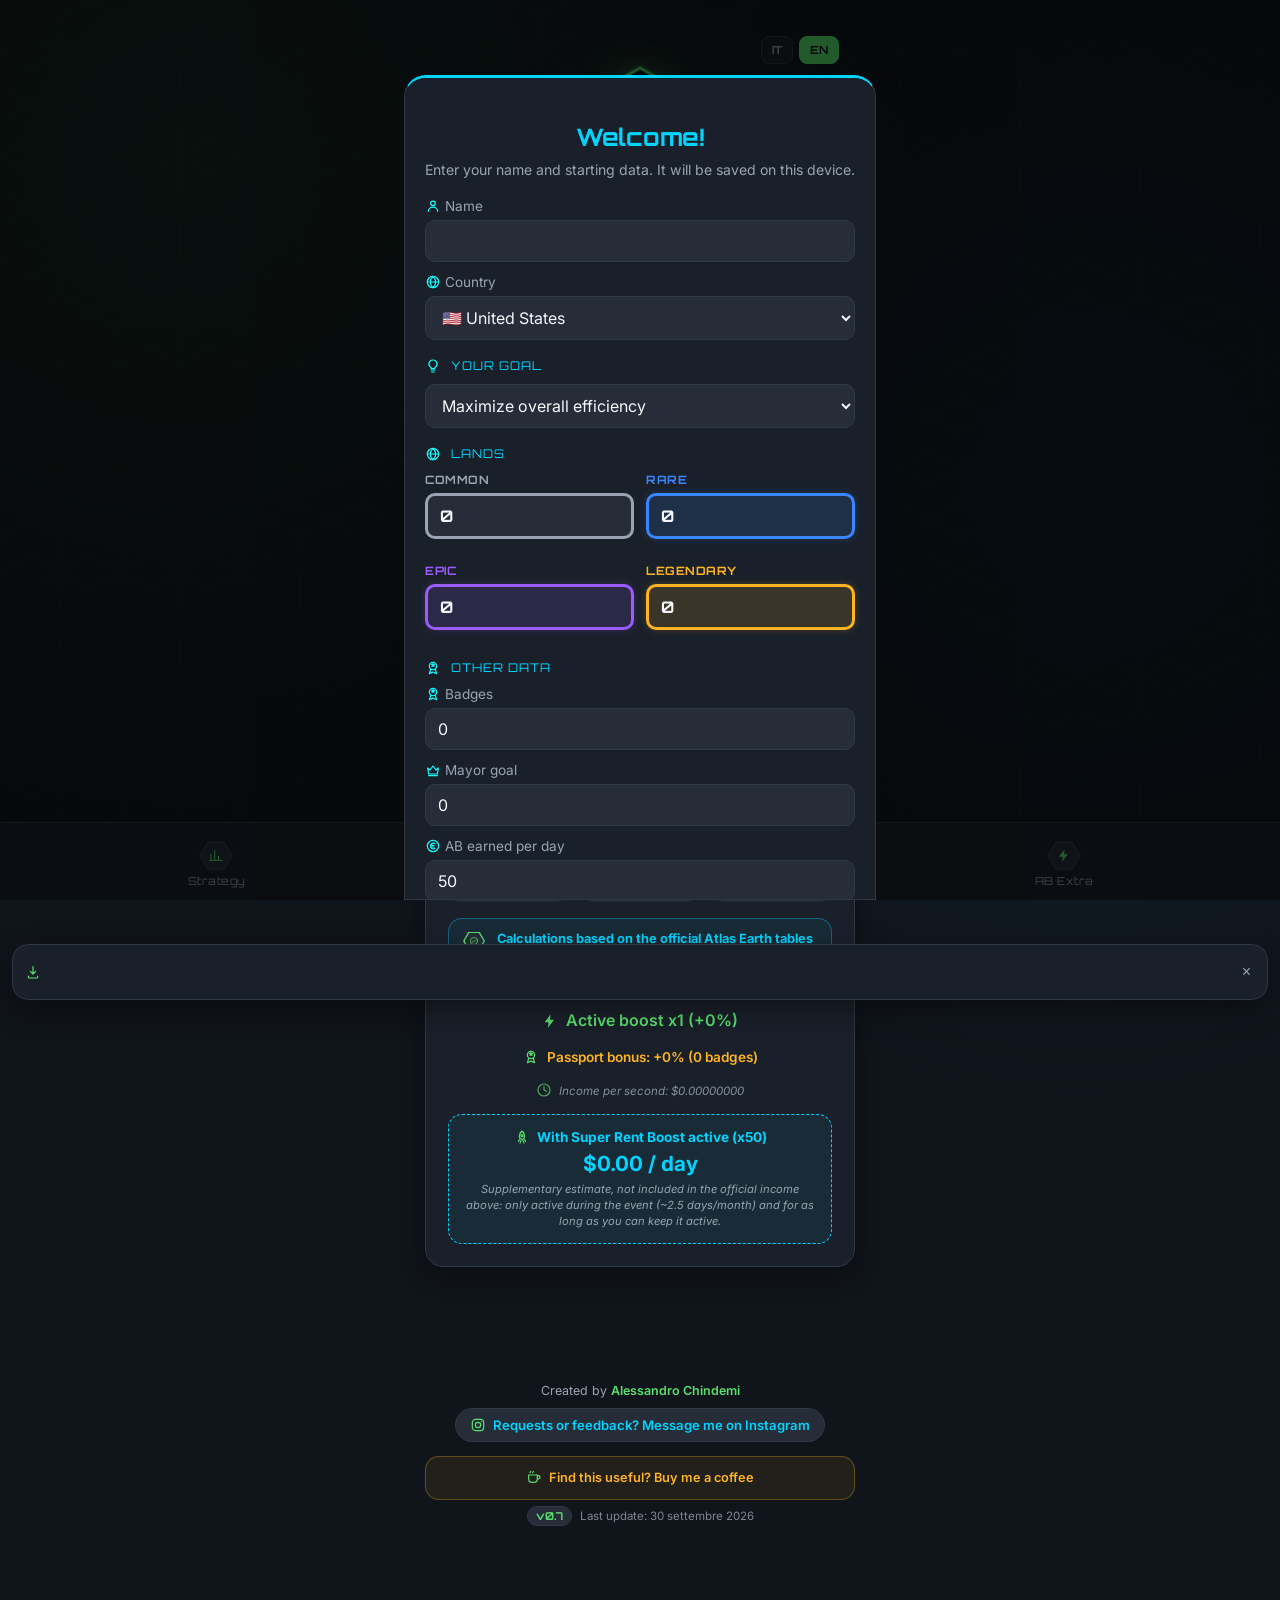
==== commit 21e8cd8a: "Add files via upload" ====
--- a/index.html
+++ b/index.html
@@ -49,29 +49,6 @@
 
 </header>
 
-<!-- FUNZIONALITÀ STRATEGICHE -->
-<section class="feature-strip">
-
-    <button type="button" class="feature-tile" onclick="switchTab('strategy')">
-        <span class="hex-icon-wrap feature-hex"><img src="assets/icons/chat.svg" alt=""></span>
-        <span class="feature-title" data-i18n="featureAssistantTitle">Assistente</span>
-        <span class="feature-sub" data-i18n="featureAssistantSub">Calcoli reali</span>
-    </button>
-
-    <button type="button" class="feature-tile" onclick="switchTab('strategy')">
-        <span class="hex-icon-wrap feature-hex"><img src="assets/icons/idea.svg" alt=""></span>
-        <span class="feature-title" data-i18n="featureAdviceTitle">Consigli</span>
-        <span class="feature-sub" data-i18n="featureAdviceSub">Sui tuoi dati</span>
-    </button>
-
-    <button type="button" class="feature-tile" onclick="switchTab('tips')">
-        <span class="hex-icon-wrap feature-hex"><img src="assets/icons/boost.svg" alt=""></span>
-        <span class="feature-title" data-i18n="featureTipsTitle">Tips AB</span>
-        <span class="feature-sub" data-i18n="featureTipsSub">Sempre aggiornati</span>
-    </button>
-
-</section>
-
 
 <div class="card player-card">
 
@@ -442,7 +419,7 @@
     </div>
 
     <div class="footer-meta">
-        <span class="version-badge">v0.6</span>
+        <span class="version-badge">v0.7</span>
         <span class="footer-update"><span data-i18n="lastUpdate">Ultimo aggiornamento</span>: 30 settembre 2026</span>
     </div>
 </footer>
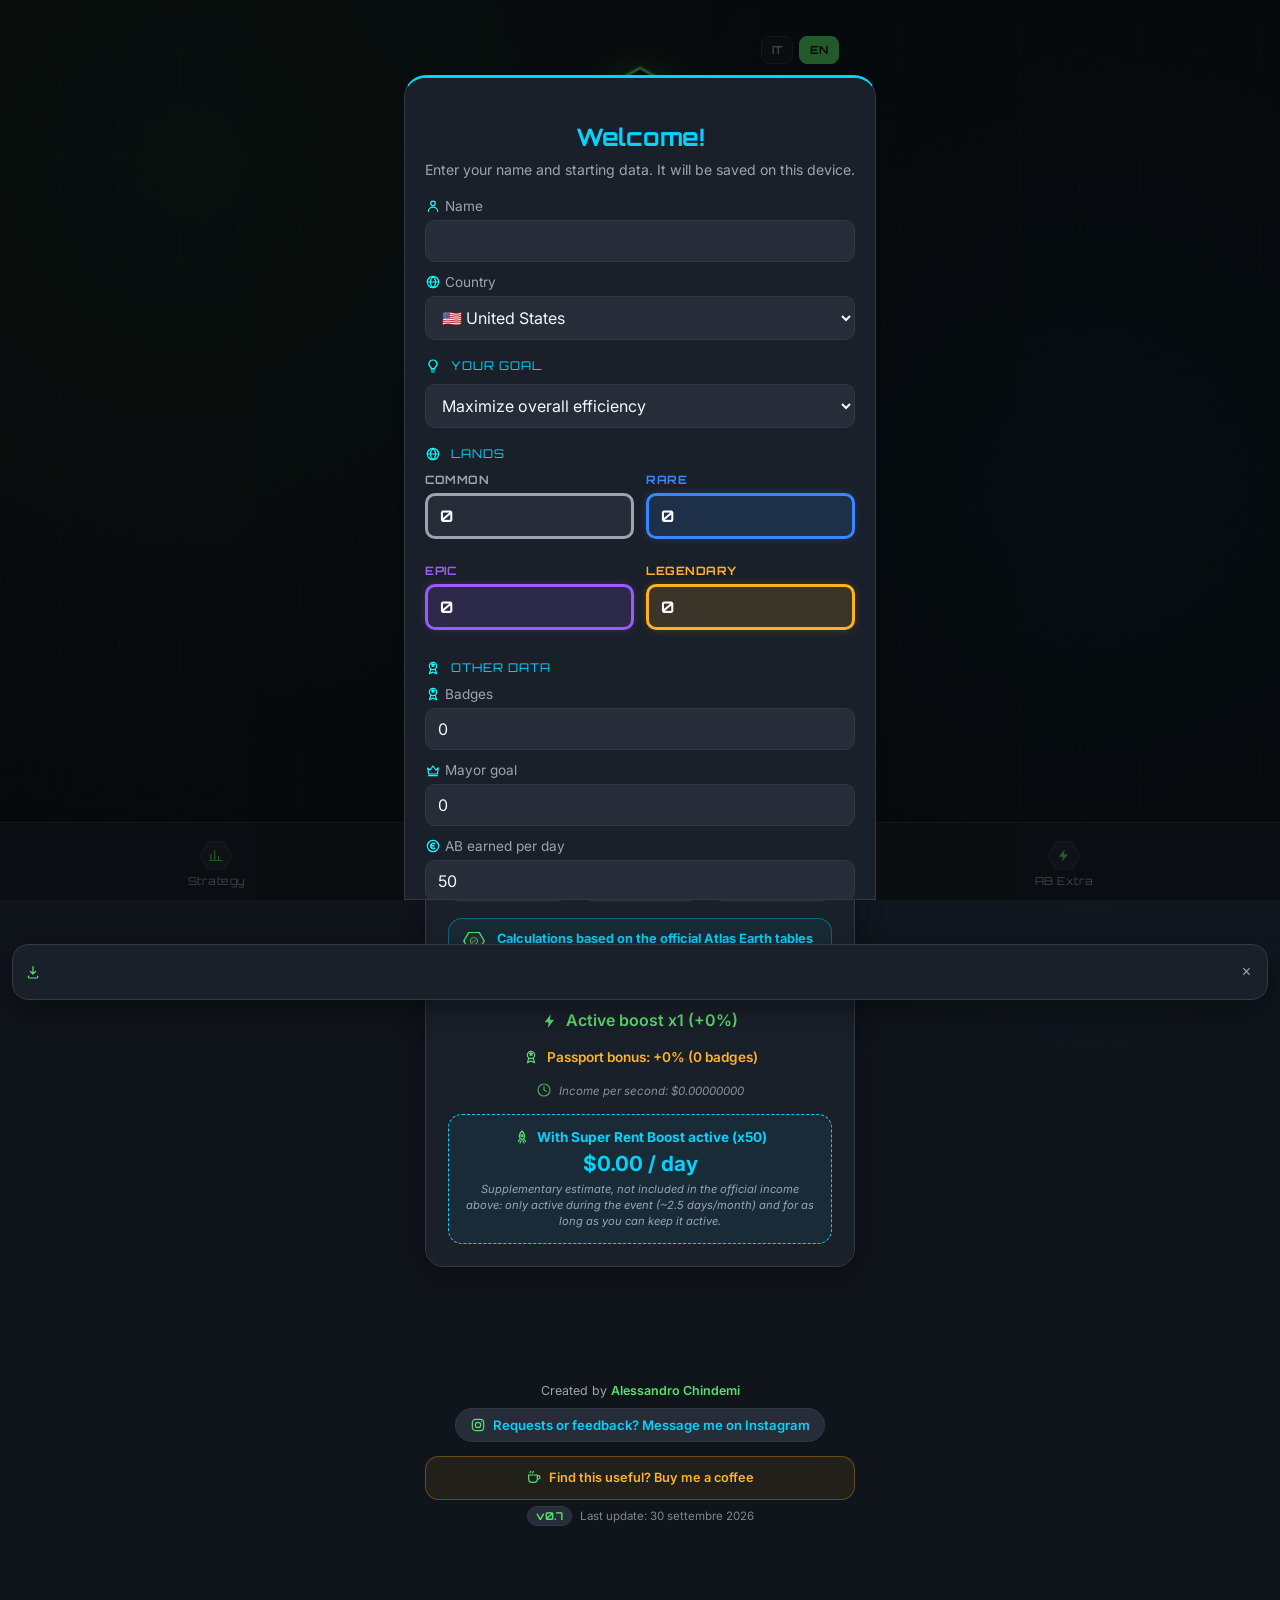
==== commit fe1296b0: "Add files via upload" ====
--- a/index.html
+++ b/index.html
@@ -161,29 +161,8 @@
 
 <h2><span class="hex-icon-wrap"><img src="assets/icons/strategy.svg" alt=""></span> <span data-i18n="strategy">Strategia</span></h2>
 
-<div class="strategy-grid">
-
-    <div class="strategy-box">
-        <div class="strategy-title" id="strategy-metric-label" data-i18n="landsLabel">Terreni</div>
-        <div class="strategy-value" id="landsRemaining"></div>
-    </div>
-
-    <div class="strategy-box">
-        <div class="strategy-title" data-i18n="costLabel">Costo</div>
-        <div class="strategy-value" id="abNeeded"></div>
-    </div>
-
-    <div class="strategy-box">
-        <div class="strategy-title" data-i18n="abPerDay">AB/giorno</div>
-        <div class="strategy-value" id="dailyAB"></div>
-    </div>
-
-    <div class="strategy-box">
-        <div class="strategy-title" data-i18n="timeLabel">Tempo</div>
-        <div class="strategy-value" id="daysRemaining"></div>
-    </div>
-
-</div>
+<!-- Contenuto generato da renderStrategy(getStrategyModel()) -->
+<div id="strategy-dynamic"></div>
 
     <div class="country-note">
         <span class="hex-icon-wrap sm"><img src="assets/icons/check.svg" alt=""></span>
@@ -194,21 +173,6 @@
     </div>
 
 <!-- FINE NUOVA CARD -->
-
-<h3 data-i18n="nextGoal">Prossimo obiettivo</h3>
-
-<div class="progress">
-
-<div class="progress-fill" id="progress-fill"></div>
-
-</div>
-
-<p id="progress-text"></p>
-
-<p class="icon-text-line breakpoint-warning" id="breakpoint-warning-line">
-    <img src="assets/icons/warning.svg" class="icon-inline" alt="">
-    <span id="breakpoint-warning"></span>
-</p>
 
 </div>
 
@@ -458,6 +422,7 @@
 <script src="js/settings.js"></script>
 <script src="js/install-banner.js"></script>
 <script src="js/navigation.js"></script>
+<script src="js/strategy-ui.js"></script>
 <script src="js/app.js"></script>
 
 <!-- Analytics (GoatCounter) -->
--- a/css/style.css
+++ b/css/style.css
@@ -464,6 +464,199 @@
     color:var(--green-glow);
     font-size:1.3rem;
     font-weight:700;
+}
+
+.strategy-box{
+    min-width:0;
+}
+
+.strategy-box.wide{
+    grid-column:1 / -1;
+}
+
+.strategy-value{
+    line-height:1.25;
+    overflow-wrap:anywhere;
+}
+
+.strategy-value.small{
+    font-size:1rem;
+}
+
+.strategy-value.tone-gold{ color:var(--gold-legend); }
+.strategy-value.tone-cyan{ color:var(--cyan-info); }
+.strategy-value.tone-muted{ color:var(--text-2); }
+
+/* --- Card Strategia dinamica --- */
+
+#strategy-dynamic{
+    --accent:var(--green-glow);
+}
+
+#strategy-dynamic[data-goal="income"]{ --accent:var(--cyan-info); }
+#strategy-dynamic[data-goal="lands"]{ --accent:var(--blue-rare); }
+#strategy-dynamic[data-goal="mayor"]{ --accent:var(--gold-legend); }
+
+.strategy-head{
+    display:flex;
+    align-items:center;
+    gap:12px;
+    margin-top:14px;
+}
+
+.strategy-head-text{
+    display:flex;
+    flex-direction:column;
+    min-width:0;
+    flex:1;
+}
+
+.strategy-eyebrow{
+    display:block;
+    color:var(--text-2);
+    font-family:var(--font-title);
+    font-size:.68rem;
+    letter-spacing:.8px;
+    text-transform:uppercase;
+}
+
+.strategy-goal-title{
+    color:var(--accent);
+    font-family:var(--font-title);
+    font-size:1.02rem;
+    font-weight:700;
+    line-height:1.25;
+}
+
+.strategy-status{
+    flex-shrink:0;
+    font-size:.68rem;
+    font-weight:700;
+    padding:5px 9px;
+    border-radius:999px;
+    border:1px solid var(--border);
+    color:var(--text-2);
+    text-align:center;
+    max-width:110px;
+    line-height:1.2;
+}
+
+.strategy-status.status-active{
+    color:var(--accent);
+    border-color:var(--accent);
+}
+
+.strategy-status.status-reached{
+    color:var(--gold-legend);
+    border-color:var(--gold-legend);
+    background:rgba(255,179,34,.1);
+}
+
+.strategy-desc{
+    margin:10px 0 0;
+    color:var(--text-2);
+    font-size:.82rem;
+    line-height:1.4;
+}
+
+.strategy-hero{
+    margin-top:16px;
+    padding:18px 14px;
+    text-align:center;
+    background:var(--card-2);
+    border:1px solid var(--accent);
+    border-radius:16px;
+    box-shadow:0 0 14px rgba(0,0,0,.25);
+}
+
+.strategy-hero-label{
+    color:var(--text-2);
+    font-family:var(--font-title);
+    font-size:.74rem;
+    letter-spacing:.6px;
+    text-transform:uppercase;
+}
+
+.strategy-hero-value{
+    margin-top:8px;
+    color:var(--accent);
+    font-family:var(--font-title);
+    font-size:1.7rem;
+    font-weight:700;
+    line-height:1.2;
+    overflow-wrap:anywhere;
+}
+
+.strategy-hero-sub{
+    margin-top:8px;
+    color:var(--text-2);
+    font-size:.78rem;
+    line-height:1.35;
+}
+
+.strategy-ab-line{
+    margin:12px 0 0;
+    text-align:center;
+    color:var(--text-2);
+    font-size:.78rem;
+}
+
+.strategy-action{
+    margin-top:16px;
+    padding:14px;
+    background:var(--card-2);
+    border-left:3px solid var(--accent);
+    border-radius:12px;
+}
+
+.strategy-action-head{
+    display:flex;
+    align-items:center;
+    gap:10px;
+}
+
+.strategy-action-head > div{
+    min-width:0;
+}
+
+.strategy-action-label{
+    display:block;
+    color:var(--text);
+    font-weight:700;
+    font-size:.95rem;
+    line-height:1.3;
+}
+
+.strategy-explanation{
+    margin:10px 0 0;
+    color:var(--text);
+    font-size:.84rem;
+    line-height:1.5;
+}
+
+.strategy-note{
+    margin:10px 0 0;
+    color:var(--text-2);
+    font-size:.76rem;
+    line-height:1.45;
+}
+
+.strategy-cta{
+    margin-top:12px;
+    width:100%;
+    padding:12px;
+    border:1px solid var(--accent);
+    border-radius:12px;
+    background:transparent;
+    color:var(--accent);
+    font-family:var(--font-title);
+    font-size:.82rem;
+    font-weight:700;
+    cursor:pointer;
+}
+
+#strategy-dynamic h3{
+    margin-top:20px;
 }
 
 /* ==============================
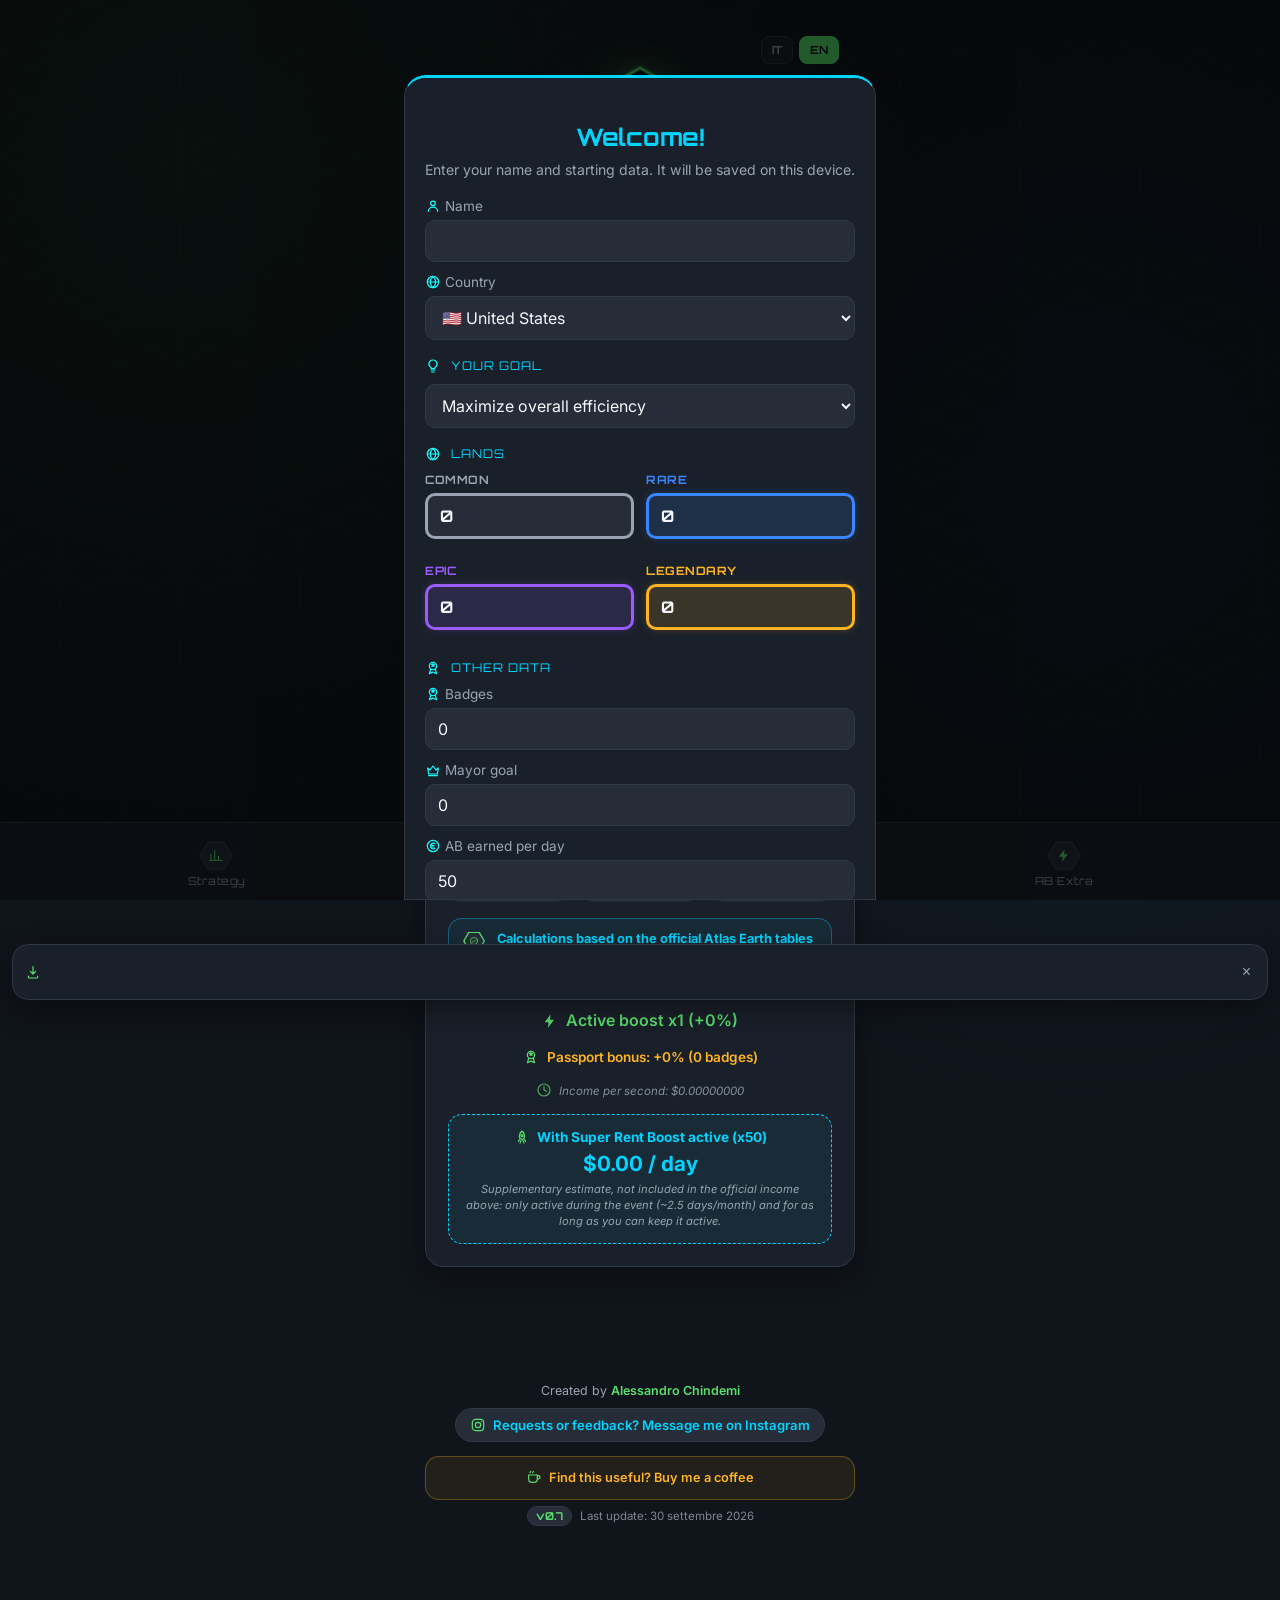
==== commit 92ba47db: "Add files via upload" ====
--- a/index.html
+++ b/index.html
@@ -157,6 +157,9 @@
 
 <div class="tab-view" id="tab-strategy">
 
+<!-- Explorer Club: visibile solo con il pass attivo (explorer-ui.js) -->
+<div class="card explorer-card" id="explorer-card" style="display:none;"></div>
+
 <div class="card">
 
 <h2><span class="hex-icon-wrap"><img src="assets/icons/strategy.svg" alt=""></span> <span data-i18n="strategy">Strategia</span></h2>
@@ -336,7 +339,7 @@
             <input type="number" id="mayorTarget-input" min="0">
         </label>
 
-        <label class="settings-field"><span class="field-label-row"><img src="assets/icons/income.svg" class="icon-inline" alt=""><span data-i18n="dailyABLabel">AB guadagnati al giorno</span></span>
+        <label class="settings-field" id="dailyab-field"><span class="field-label-row"><img src="assets/icons/income.svg" class="icon-inline" alt=""><span data-i18n="dailyABLabel">AB guadagnati al giorno</span></span>
             <input type="number" id="dailyAB-input" min="0">
         </label>
 
@@ -347,9 +350,23 @@
         <div class="settings-section"><img src="assets/icons/star.svg" class="icon-inline" alt=""><span data-i18n="sectionPasses">I tuoi pass attivi</span></div>
 
         <label class="goal-checkbox-field">
-            <input type="checkbox" id="explorer-pass-input">
+            <input type="checkbox" id="explorer-pass-input" onchange="updateExplorerSettingsVisibility()">
             <img src="assets/icons/star.svg" class="icon-inline" alt=""><span data-i18n="explorerPassLabel">Pass Esploratore (Atlas Explorer Club)</span>
         </label>
+
+        <div id="explorer-settings-fields" style="display:none;">
+
+            <label class="settings-field"><span class="field-label-row"><img src="assets/icons/clock.svg" class="icon-inline" alt=""><span data-i18n="explorerStartLabel">Data di inizio (Day 1)</span></span>
+                <input type="date" id="explorer-start-input" oninput="updateExplorerSettingsVisibility()">
+            </label>
+
+            <label class="settings-field"><span class="field-label-row"><img src="assets/icons/clock.svg" class="icon-inline" alt=""><span data-i18n="explorerEndLabel">Scadenza pass (facoltativa)</span></span>
+                <input type="date" id="explorer-end-input">
+            </label>
+
+            <p class="explorer-note" data-i18n="explorerSettingsHint">Con Explorer Club attivo gli AB/day arrivano dalla ladder: non serve inserirli.</p>
+
+        </div>
 
         <label class="goal-checkbox-field">
             <input type="checkbox" id="mission-pass-input">
@@ -404,10 +421,16 @@
 
 </div>
 
+<!-- Pannelli Explorer Club (start / correzione streak / saldo AB) -->
+<div class="settings-overlay" id="explorer-overlay">
+    <div class="settings-panel" id="explorer-sheet"></div>
+</div>
+
 <script src="js/config.js"></script>
 <script src="js/i18n.js"></script>
 <script src="js/countries.js"></script>
 <script src="js/player.js"></script>
+<script src="js/explorer.js"></script>
 <script src="js/storage.js"></script>
 <script src="js/playerEngine.js"></script>
 <script src="js/strategy.js"></script>
@@ -423,6 +446,7 @@
 <script src="js/install-banner.js"></script>
 <script src="js/navigation.js"></script>
 <script src="js/strategy-ui.js"></script>
+<script src="js/explorer-ui.js"></script>
 <script src="js/app.js"></script>
 
 <!-- Analytics (GoatCounter) -->
--- a/css/style.css
+++ b/css/style.css
@@ -1303,3 +1303,95 @@
 .pass-badges-row:empty{
     display:none;
 }
+
+/* ==============================
+   EXPLORER CLUB
+   Riusa strategy-*, progress e settings-*: qui solo i pezzi nuovi
+============================== */
+
+.explorer-card .strategy-hero{
+    margin-bottom:10px;
+}
+
+.explorer-card .progress{
+    margin-bottom:12px;
+}
+
+.explorer-note{
+    margin:8px 0 0;
+    font-size:.74rem;
+    line-height:1.4;
+    color:var(--text-2);
+}
+
+.strategy-explorer-line,
+.explorer-ok,
+.explorer-feedback{
+    display:flex;
+    align-items:flex-start;
+    gap:8px;
+    margin:10px 0 0;
+    font-size:.78rem;
+    line-height:1.4;
+    color:var(--text-2);
+}
+
+.strategy-explorer-line.warn{
+    color:var(--gold-legend);
+}
+
+.explorer-ok{
+    color:var(--green);
+    font-weight:600;
+}
+
+.explorer-feedback{
+    color:var(--cyan-info);
+}
+
+.explorer-card .breakpoint-warning small{
+    color:var(--text-2);
+    font-weight:500;
+}
+
+.explorer-links{
+    display:flex;
+    gap:8px;
+    margin-top:12px;
+}
+
+.explorer-links button{
+    flex:1;
+    padding:10px 8px;
+    border:1px solid var(--border);
+    border-radius:12px;
+    background:transparent;
+    color:var(--text-2);
+    font-family:var(--font-body);
+    font-size:.78rem;
+    font-weight:600;
+    cursor:pointer;
+}
+
+.explorer-balance-toggle small{
+    color:var(--text-2);
+}
+
+.explorer-error{
+    min-height:1em;
+    margin:8px 0 0;
+    font-size:.76rem;
+    color:var(--gold-legend);
+}
+
+#explorer-sheet .settings-actions{
+    margin-bottom:8px;
+}
+
+.explorer-card{
+    --accent:var(--green);
+}
+
+.settings-panel .explorer-note{
+    margin:0 0 12px;
+}
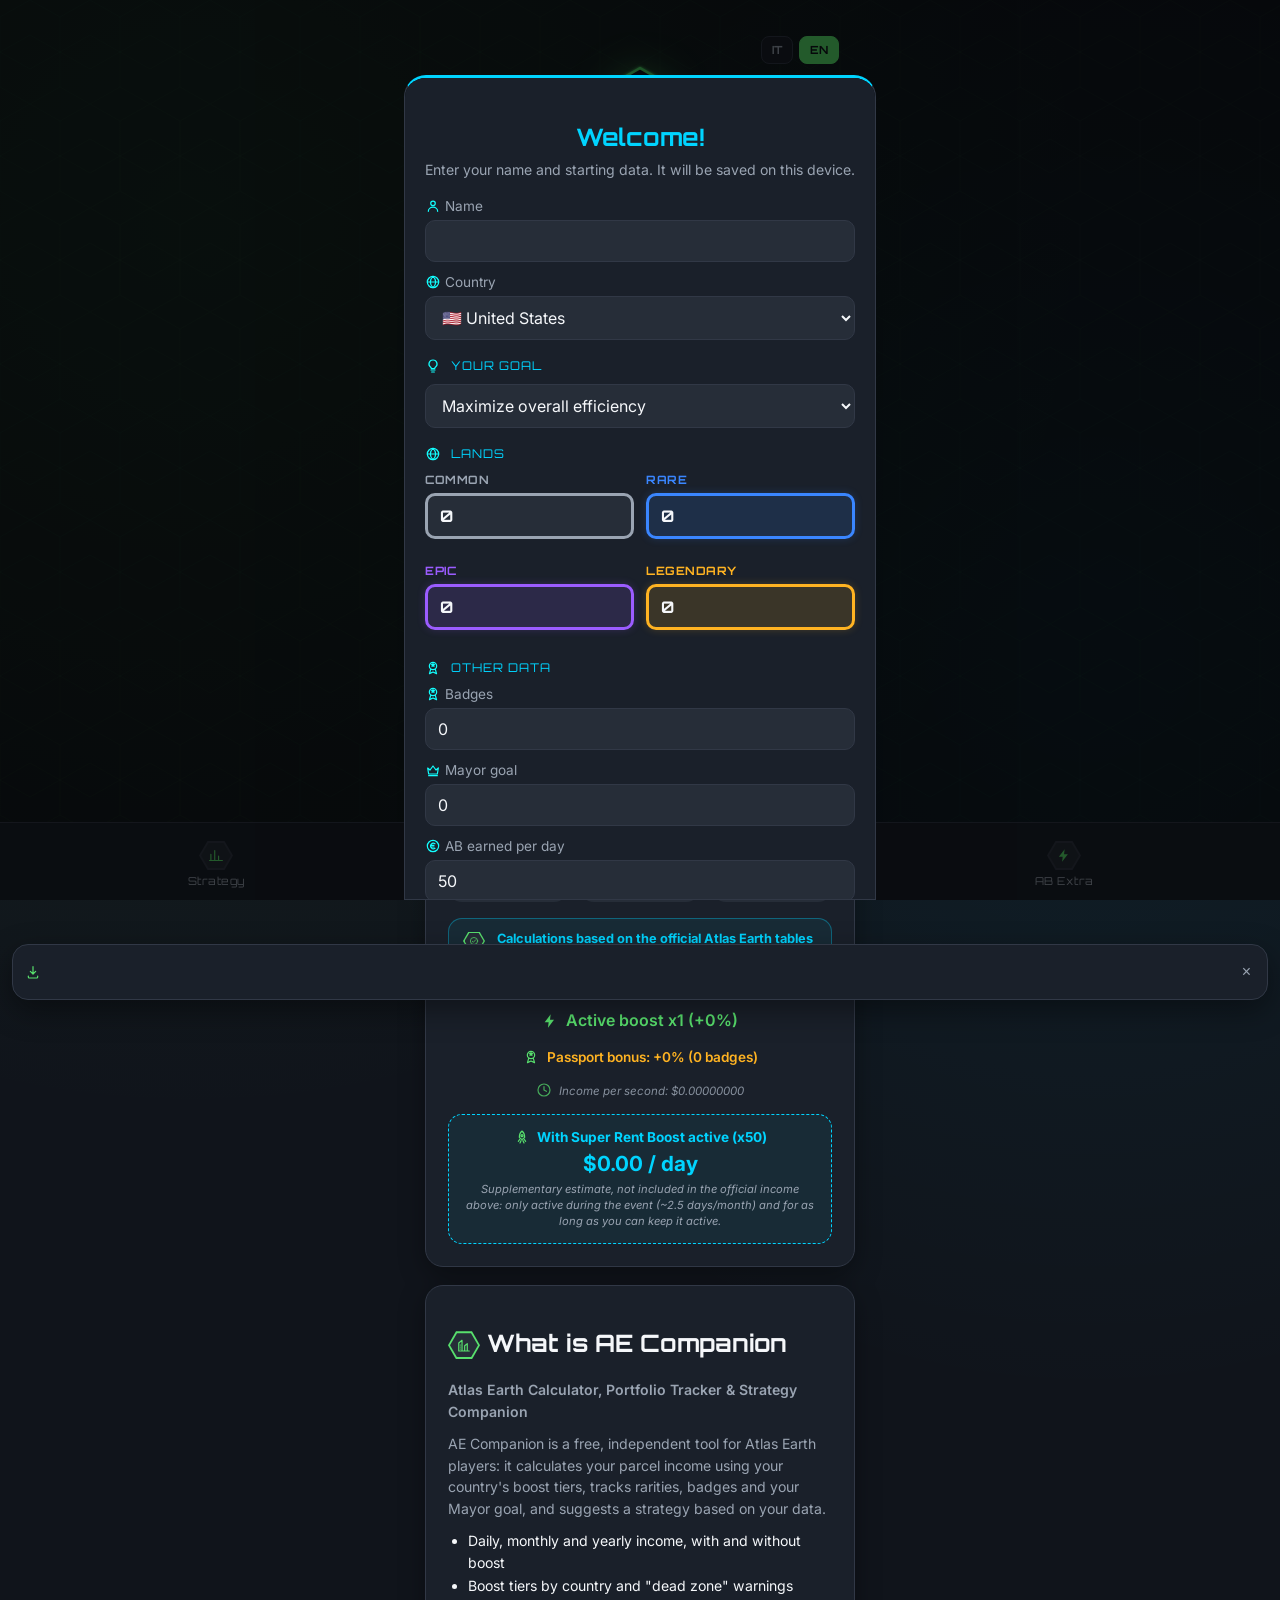
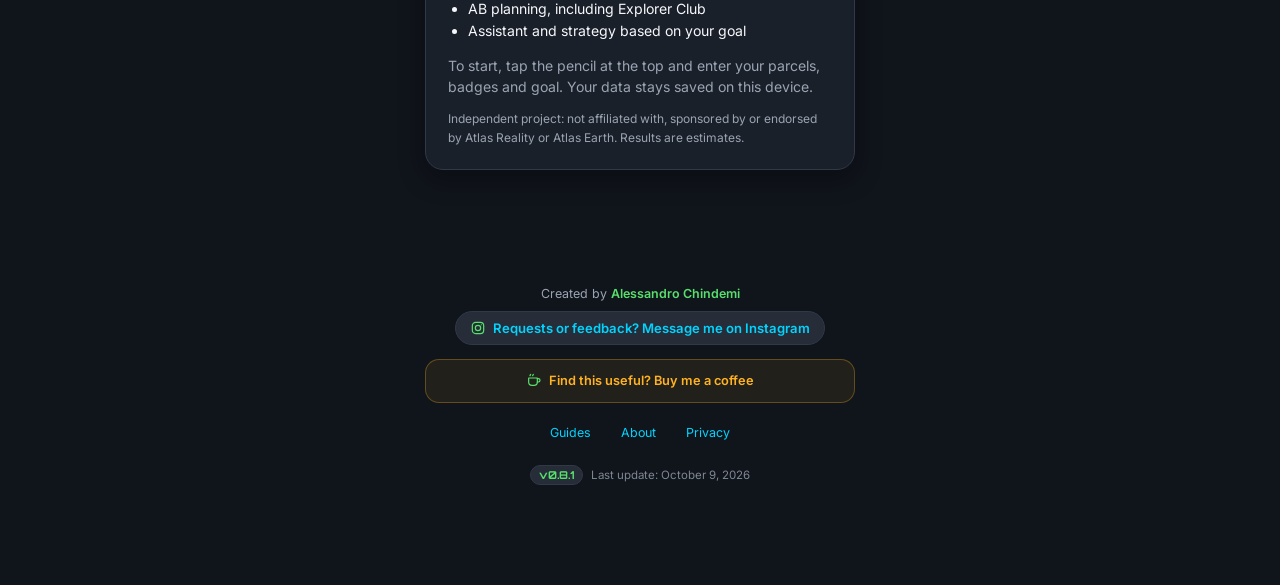
==== commit 3928b6e1: "Add files via upload" ====
--- a/index.html
+++ b/index.html
@@ -4,7 +4,78 @@
 <meta charset="UTF-8">
 <meta name="viewport" content="width=device-width, initial-scale=1.0">
 
-<title>AE Companion</title>
+<title>AE Companion – Calcolatore Atlas Earth, Tracker e Strategia</title>
+<meta name="description" content="Companion gratuito per Atlas Earth: calcola la rendita dei terreni con le fasce di boost, pianifica gli AB e ricevi una strategia in base al tuo obiettivo.">
+<meta name="robots" content="index, follow, max-image-preview:large">
+<link rel="canonical" href="https://alex4ndrus94.github.io/-ae-companion/">
+<link rel="icon" href="assets/logo.svg" type="image/svg+xml">
+<link rel="icon" href="assets/icons/pwa/icon-192.png" type="image/png" sizes="192x192">
+
+<!-- Open Graph / social -->
+<meta property="og:type" content="website">
+<meta property="og:site_name" content="AE Companion">
+<meta property="og:title" content="AE Companion – Calcolatore Atlas Earth, Tracker e Strategia">
+<meta property="og:description" content="Companion gratuito per Atlas Earth: calcola la rendita dei terreni con le fasce di boost, pianifica gli AB e ricevi una strategia in base al tuo obiettivo.">
+<meta property="og:url" content="https://alex4ndrus94.github.io/-ae-companion/">
+<meta property="og:image" content="https://alex4ndrus94.github.io/-ae-companion/assets/og-image.png">
+<meta property="og:image:width" content="1200">
+<meta property="og:image:height" content="630">
+<meta property="og:image:alt" content="AE Companion – Track. Plan. Conquer.">
+<meta property="og:locale" content="it_IT">
+<meta property="og:locale:alternate" content="en_US">
+<meta name="twitter:card" content="summary_large_image">
+<meta name="twitter:title" content="AE Companion – Calcolatore Atlas Earth, Tracker e Strategia">
+<meta name="twitter:description" content="Companion gratuito per Atlas Earth: calcola la rendita dei terreni con le fasce di boost, pianifica gli AB e ricevi una strategia in base al tuo obiettivo.">
+<meta name="twitter:image" content="https://alex4ndrus94.github.io/-ae-companion/assets/og-image.png">
+
+<!-- Structured data (JSON-LD) -->
+<script type="application/ld+json">
+{
+  "@context": "https://schema.org",
+  "@graph": [
+    {
+      "@type": "WebSite",
+      "@id": "https://alex4ndrus94.github.io/-ae-companion/#website",
+      "url": "https://alex4ndrus94.github.io/-ae-companion/",
+      "name": "AE Companion",
+      "alternateName": "Atlas Earth Companion",
+      "description": "Companion gratuito per Atlas Earth: calcola la rendita dei terreni con le fasce di boost, pianifica gli AB e ricevi una strategia in base al tuo obiettivo.",
+      "inLanguage": [
+        "it",
+        "en"
+      ]
+    },
+    {
+      "@type": "WebApplication",
+      "@id": "https://alex4ndrus94.github.io/-ae-companion/#app",
+      "url": "https://alex4ndrus94.github.io/-ae-companion/",
+      "name": "AE Companion",
+      "description": "Companion gratuito per Atlas Earth: calcola la rendita dei terreni con le fasce di boost, pianifica gli AB e ricevi una strategia in base al tuo obiettivo.",
+      "applicationCategory": "UtilitiesApplication",
+      "operatingSystem": "Any (web browser)",
+      "browserRequirements": "Requires JavaScript",
+      "inLanguage": [
+        "it",
+        "en"
+      ],
+      "isAccessibleForFree": true,
+      "offers": {
+        "@type": "Offer",
+        "price": "0",
+        "priceCurrency": "USD"
+      },
+      "creator": {
+        "@type": "Person",
+        "name": "Alessandro Chindemi"
+      },
+      "isPartOf": {
+        "@id": "https://alex4ndrus94.github.io/-ae-companion/#website"
+      },
+      "image": "https://alex4ndrus94.github.io/-ae-companion/assets/og-image.png"
+    }
+  ]
+}
+</script>
 
 <link rel="preconnect" href="https://fonts.googleapis.com">
 <link rel="preconnect" href="https://fonts.gstatic.com" crossorigin>
@@ -149,6 +220,27 @@
 
 </div>
 
+<section class="card about-card" id="about-card" aria-labelledby="about-heading">
+
+    <h2 id="about-heading"><span class="hex-icon-wrap"><img src="assets/icons/city.svg" alt=""></span> <span data-i18n="aboutTitle">Cos'è AE Companion</span></h2>
+
+    <p class="about-positioning" lang="en" data-i18n="aboutPositioning">Atlas Earth Calculator, Portfolio Tracker &amp; Strategy Companion</p>
+
+    <p data-i18n="aboutText">AE Companion è uno strumento gratuito e indipendente per i giocatori di Atlas Earth: calcola la rendita dei tuoi terreni con le fasce di boost del tuo Paese, tiene traccia di rarità, badge e obiettivo Mayor e ti propone una strategia in base ai tuoi dati.</p>
+
+    <ul class="about-list">
+        <li data-i18n="aboutItem1">Rendita giornaliera, mensile e annuale, con e senza boost</li>
+        <li data-i18n="aboutItem2">Fasce di boost per Paese e avviso sulle «zone morte»</li>
+        <li data-i18n="aboutItem3">Pianificazione degli AB, anche con Explorer Club</li>
+        <li data-i18n="aboutItem4">Assistente e strategia basati sul tuo obiettivo</li>
+    </ul>
+
+    <p data-i18n="aboutStart">Per iniziare tocca la matita in alto e inserisci terreni, badge e obiettivo. I dati restano salvati su questo dispositivo.</p>
+
+    <p class="about-disclaimer" data-i18n="aboutDisclaimer">Progetto indipendente: non è affiliato, sponsorizzato né approvato da Atlas Reality o Atlas Earth. I risultati sono stime.</p>
+
+</section>
+
 </div>
 
 <!-- FINE HOME -->
@@ -399,9 +491,15 @@
 
     </div>
 
+    <nav class="footer-links" aria-label="Link utili">
+        <a href="guides/" data-i18n="footerGuides">Guide</a>
+        <a href="about/" data-i18n="footerAbout">Informazioni</a>
+        <a href="privacy/" data-i18n="footerPrivacy">Privacy</a>
+    </nav>
+
     <div class="footer-meta">
-        <span class="version-badge">v0.7</span>
-        <span class="footer-update"><span data-i18n="lastUpdate">Ultimo aggiornamento</span>: 30 settembre 2026</span>
+        <span class="version-badge">v0.8.1</span>
+        <span class="footer-update"><span data-i18n="lastUpdate">Ultimo aggiornamento</span>: <span data-i18n="lastUpdateDate">9 ottobre 2026</span></span>
     </div>
 </footer>
 
@@ -452,5 +550,7 @@
 <!-- Analytics (GoatCounter) -->
 <script data-goatcounter="https://alessandrochindemi94.goatcounter.com/count" async src="//gc.zgo.at/count.js"></script>
 
+<noscript><p style="max-width:430px;margin:0 auto;padding:0 20px 90px;color:#9AA4B2;font-size:.85rem;">AE Companion richiede JavaScript per i calcoli. / AE Companion needs JavaScript to run its calculators. <a href="guides/" style="color:#00D4FF">Guide</a></p></noscript>
+
 </body>
 </html>
--- a/css/style.css
+++ b/css/style.css
@@ -1395,3 +1395,49 @@
 .settings-panel .explorer-note{
     margin:0 0 12px;
 }
+
+/* ======================================
+   Sezione informativa (SEO) e link footer
+====================================== */
+
+.about-positioning{
+    color:var(--cyan-info);
+    font-size:.85rem;
+    font-weight:600;
+    margin:0 0 10px;
+}
+
+.about-card p{
+    font-size:.88rem;
+    line-height:1.55;
+    color:var(--text-2);
+    margin:0 0 10px;
+}
+
+.about-list{
+    margin:0 0 12px;
+    padding-left:20px;
+    font-size:.88rem;
+    line-height:1.6;
+    color:var(--text);
+}
+
+.about-card .about-disclaimer{
+    font-size:.75rem;
+    margin:12px 0 0;
+}
+
+.footer-links{
+    display:flex;
+    justify-content:center;
+    gap:6px;
+    margin-top:12px;
+}
+
+.footer-links a{
+    color:var(--cyan-info);
+    text-decoration:none;
+    padding:10px 12px;
+    min-height:44px;
+    box-sizing:border-box;
+}
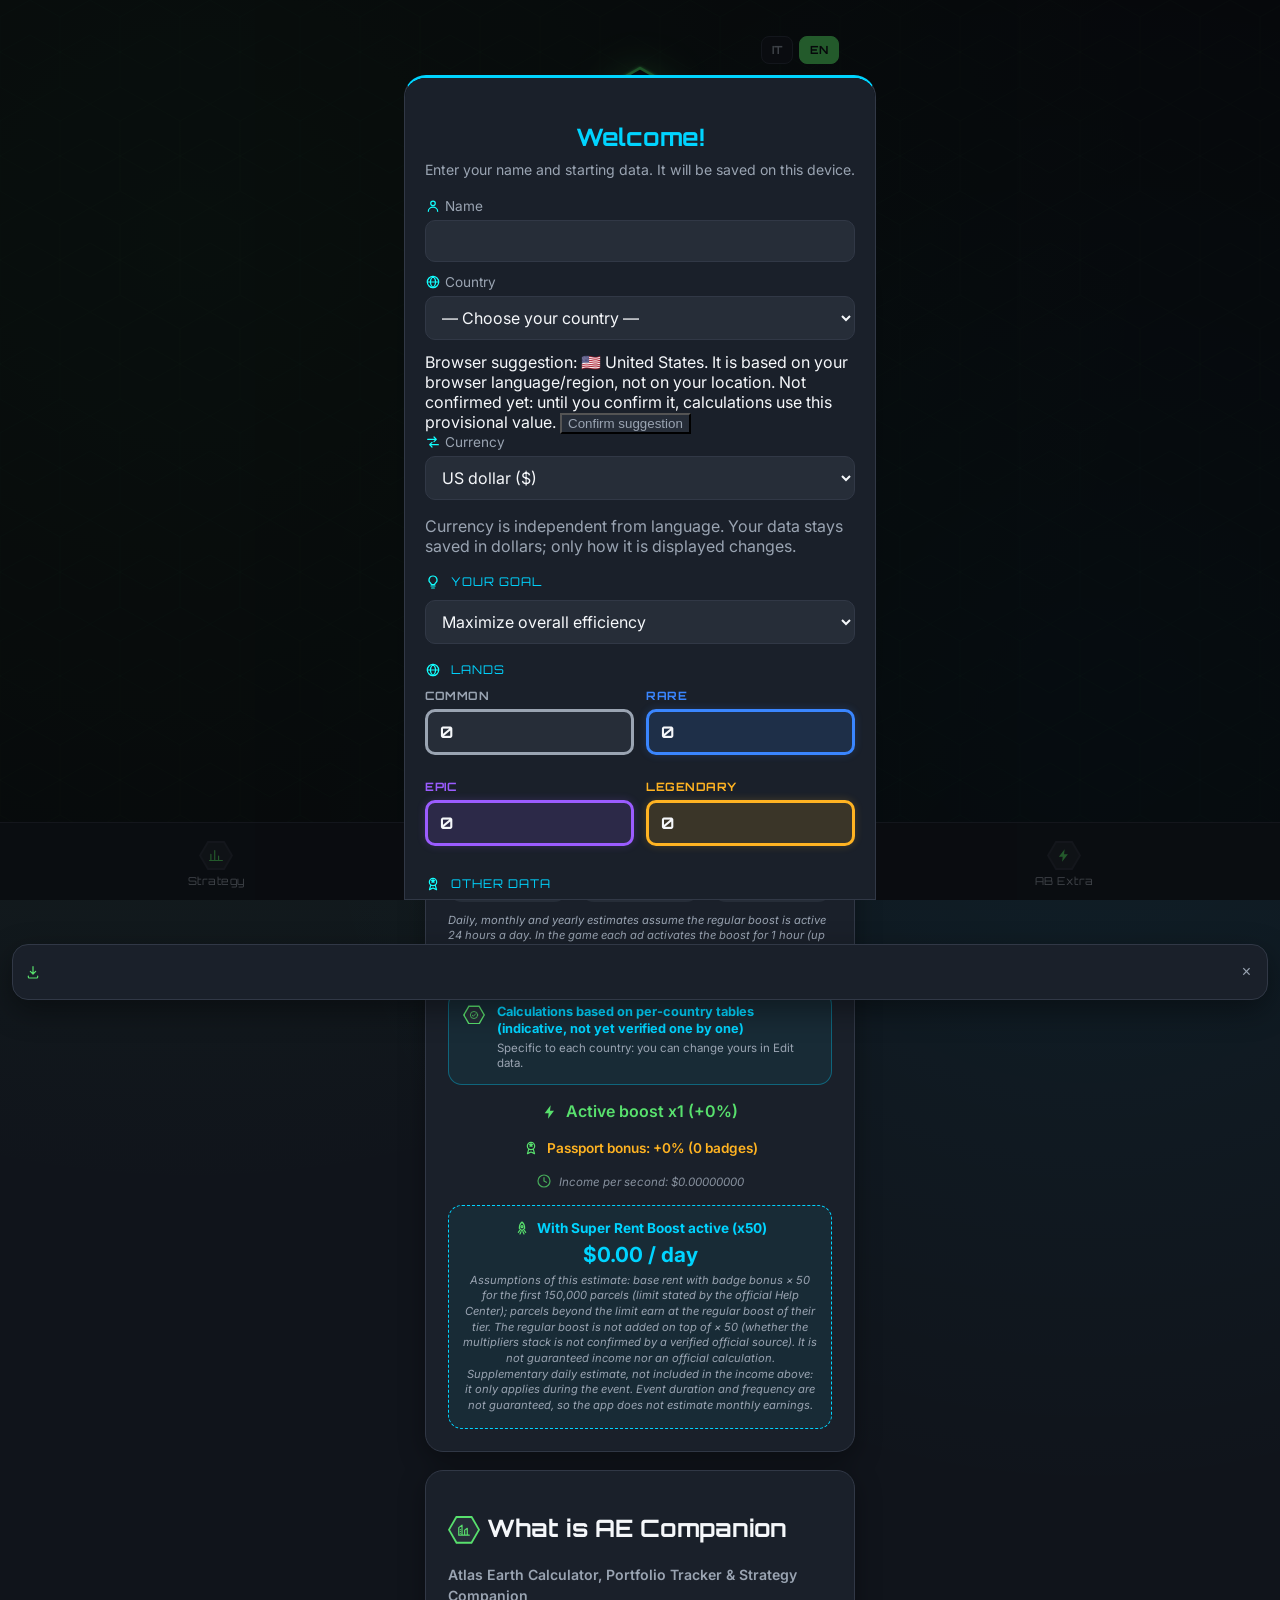
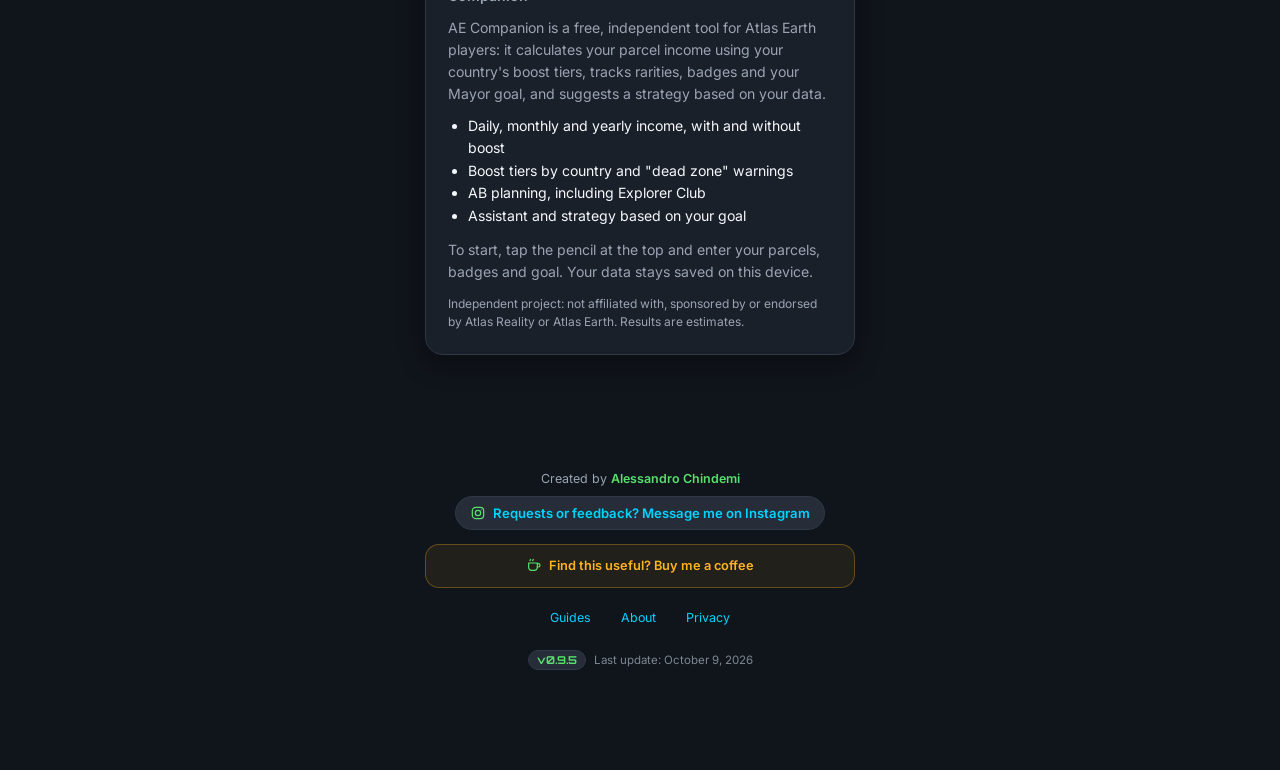
==== commit 938a9a87: "Add files via upload" ====
--- a/index.html
+++ b/index.html
@@ -195,10 +195,12 @@
 
     </div>
 
+    <p class="srb-info-note" id="daily-estimate-warning" data-i18n="dailyEstimateWarning">Le stime giornaliere, mensili e annuali assumono il boost ordinario attivo 24 ore su 24. Nel gioco ogni annuncio attiva il boost per 1 ora (fino a 6 annunci impilati), quindi la rendita reale può essere inferiore. Sono stime indicative, non guadagni garantiti.</p>
+
     <div class="country-note">
         <span class="hex-icon-wrap sm"><img src="assets/icons/check.svg" alt=""></span>
         <div>
-            <span class="country-note-title" data-i18n="countryNoteTitle">Calcoli basati sulle tabelle ufficiali Atlas Earth</span>
+            <span class="country-note-title" data-i18n="countryNoteTitle">Calcoli basati su tabelle per Paese (indicative, non ancora verificate una per una)</span>
             <span class="country-note-text" data-i18n="countryNoteText">Specifiche per ogni Paese: puoi cambiare il tuo da Modifica dati.</span>
         </div>
     </div>
@@ -213,10 +215,15 @@
 <div class="srb-info-box">
     <div class="srb-info-title"><img src="assets/icons/rocket.svg" class="icon-inline" alt=""> <span data-i18n="srbBoxTitle">Con il Super Potenziamento attivo (x50)</span></div>
     <div class="srb-info-value" id="srb-estimate"></div>
+    <div class="srb-info-note srb-info-range" id="srb-range" hidden></div>
+    <div class="srb-info-note" id="srb-assumptions" data-i18n="srbAssumptions"></div>
+    <div class="srb-info-note" id="srb-limit-note"></div>
+    <div class="srb-info-note" id="srb-range-note" hidden></div>
     <div class="srb-info-note" data-i18n="srbBoxNote">
-        Stima supplementare, non inclusa nella rendita ufficiale sopra: attiva solo durante l'evento (~2,5 giorni/mese) e per la durata in cui riesci a mantenerlo attivo.
-    </div>
-</div>
+        Stima supplementare giornaliera, non inclusa nella rendita sopra: vale solo durante l'evento. Durata e frequenza degli eventi non sono garantite, quindi l'app non stima un guadagno mensile.
+    </div>
+</div>
+<div class="srb-info-note" id="currency-estimate-note"></div>
 
 </div>
 
@@ -262,7 +269,7 @@
     <div class="country-note">
         <span class="hex-icon-wrap sm"><img src="assets/icons/check.svg" alt=""></span>
         <div>
-            <span class="country-note-title" data-i18n="countryNoteTitle">Calcoli basati sulle tabelle ufficiali Atlas Earth</span>
+            <span class="country-note-title" data-i18n="countryNoteTitle">Calcoli basati su tabelle per Paese (indicative, non ancora verificate una per una)</span>
             <span class="country-note-text" data-i18n="countryNoteText">Specifiche per ogni Paese: puoi cambiare il tuo da Modifica dati.</span>
         </div>
     </div>
@@ -364,8 +371,18 @@
         </label>
 
         <label class="settings-field"><span class="field-label-row"><img src="assets/icons/lands.svg" class="icon-inline" alt=""><span data-i18n="countryLabel">Paese</span></span>
-            <select id="country-input" onchange="setCountryGroup(this.value)"></select>
-        </label>
+            <select id="country-input" onchange="stageCountryGroup(this.value)"></select>
+        </label>
+
+        <div id="country-suggestion" class="settings-hint" style="display:none;">
+            <span id="country-suggestion-text"></span>
+            <button type="button" id="country-suggestion-btn" class="btn-cancel" onclick="confirmSuggestedCountryGroup()" data-i18n="countrySuggestionConfirm">Conferma</button>
+        </div>
+
+        <label class="settings-field"><span class="field-label-row"><img src="assets/icons/exchange.svg" class="icon-inline" alt=""><span data-i18n="currencyLabel">Valuta</span></span>
+            <select id="currency-input"></select>
+        </label>
+        <p id="currency-note" class="settings-hint"></p>
 
         <div class="settings-section"><img src="assets/icons/idea.svg" class="icon-inline" alt=""><span data-i18n="sectionGoal">Il tuo obiettivo</span></div>
 
@@ -498,7 +515,7 @@
     </nav>
 
     <div class="footer-meta">
-        <span class="version-badge">v0.8.1</span>
+        <span class="version-badge">v0.9.5</span>
         <span class="footer-update"><span data-i18n="lastUpdate">Ultimo aggiornamento</span>: <span data-i18n="lastUpdateDate">9 ottobre 2026</span></span>
     </div>
 </footer>
@@ -525,7 +542,9 @@
 </div>
 
 <script src="js/config.js"></script>
+<script src="js/prefs.js"></script>
 <script src="js/i18n.js"></script>
+<script src="js/money.js"></script>
 <script src="js/countries.js"></script>
 <script src="js/player.js"></script>
 <script src="js/explorer.js"></script>
--- a/css/style.css
+++ b/css/style.css
@@ -431,6 +431,18 @@
     font-size:.7rem;
     line-height:1.4;
     font-style:italic;
+}
+
+.srb-info-note[hidden]{
+    display:none;
+}
+
+.srb-info-range{
+    color:var(--cyan-info);
+    font-style:normal;
+    font-weight:600;
+    font-size:.78rem;
+    margin-bottom:6px;
 }
 
 /* ==============================
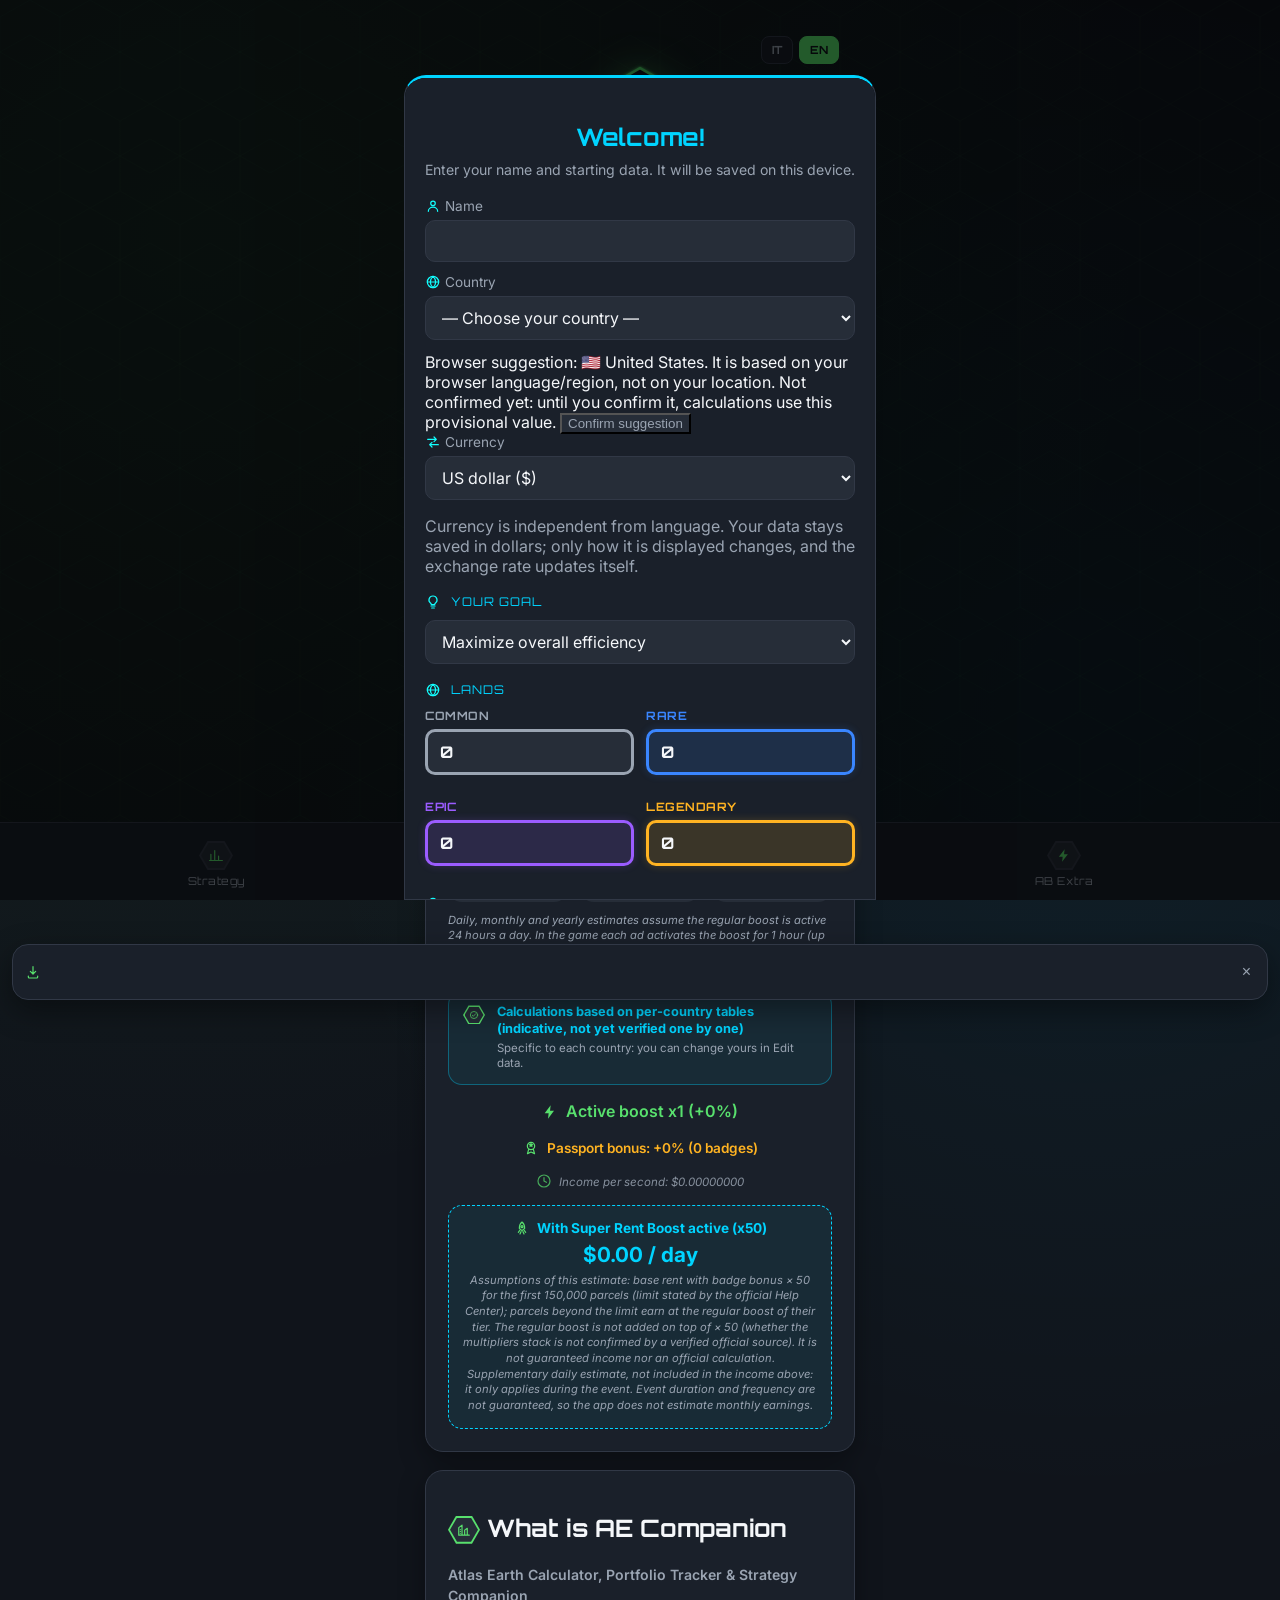
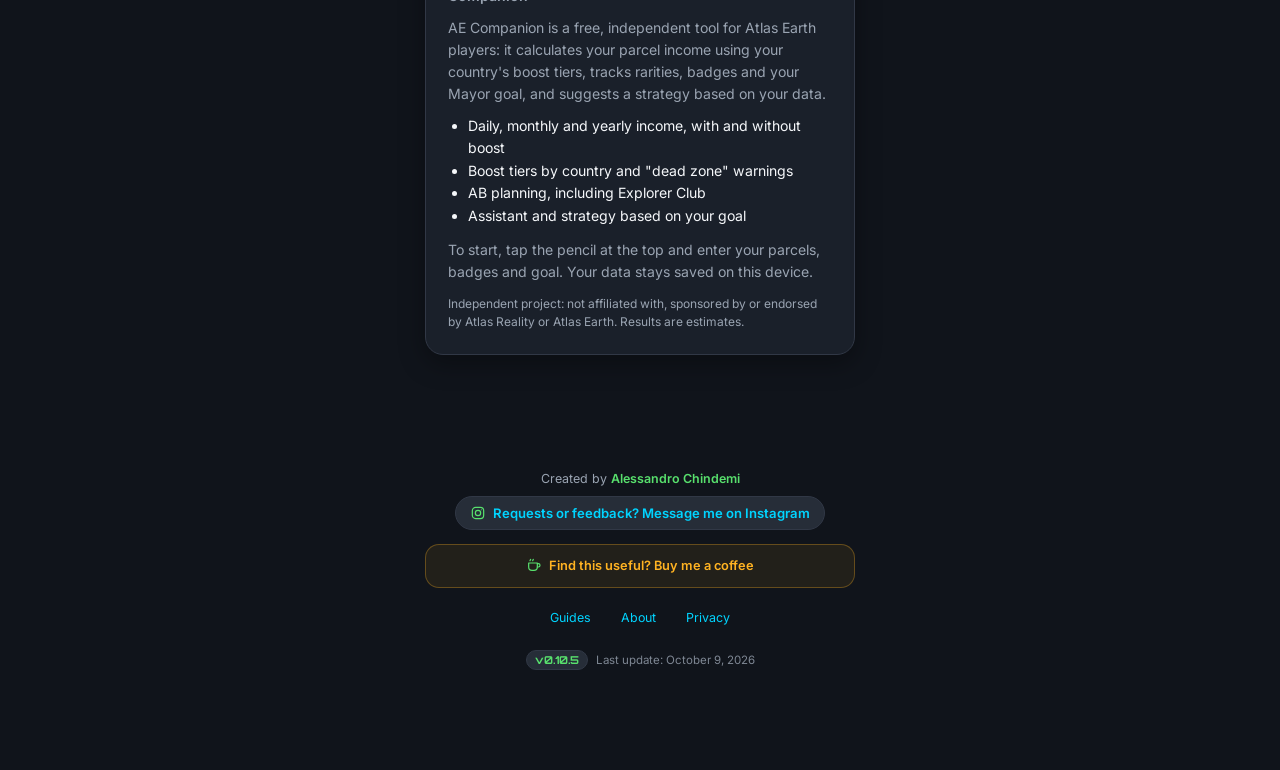
==== commit b8735945: "Add files via upload" ====
--- a/index.html
+++ b/index.html
@@ -515,7 +515,7 @@
     </nav>
 
     <div class="footer-meta">
-        <span class="version-badge">v0.9.5</span>
+        <span class="version-badge">v0.10.5</span>
         <span class="footer-update"><span data-i18n="lastUpdate">Ultimo aggiornamento</span>: <span data-i18n="lastUpdateDate">9 ottobre 2026</span></span>
     </div>
 </footer>
@@ -544,6 +544,7 @@
 <script src="js/config.js"></script>
 <script src="js/prefs.js"></script>
 <script src="js/i18n.js"></script>
+<script src="js/fx.js"></script>
 <script src="js/money.js"></script>
 <script src="js/countries.js"></script>
 <script src="js/player.js"></script>
